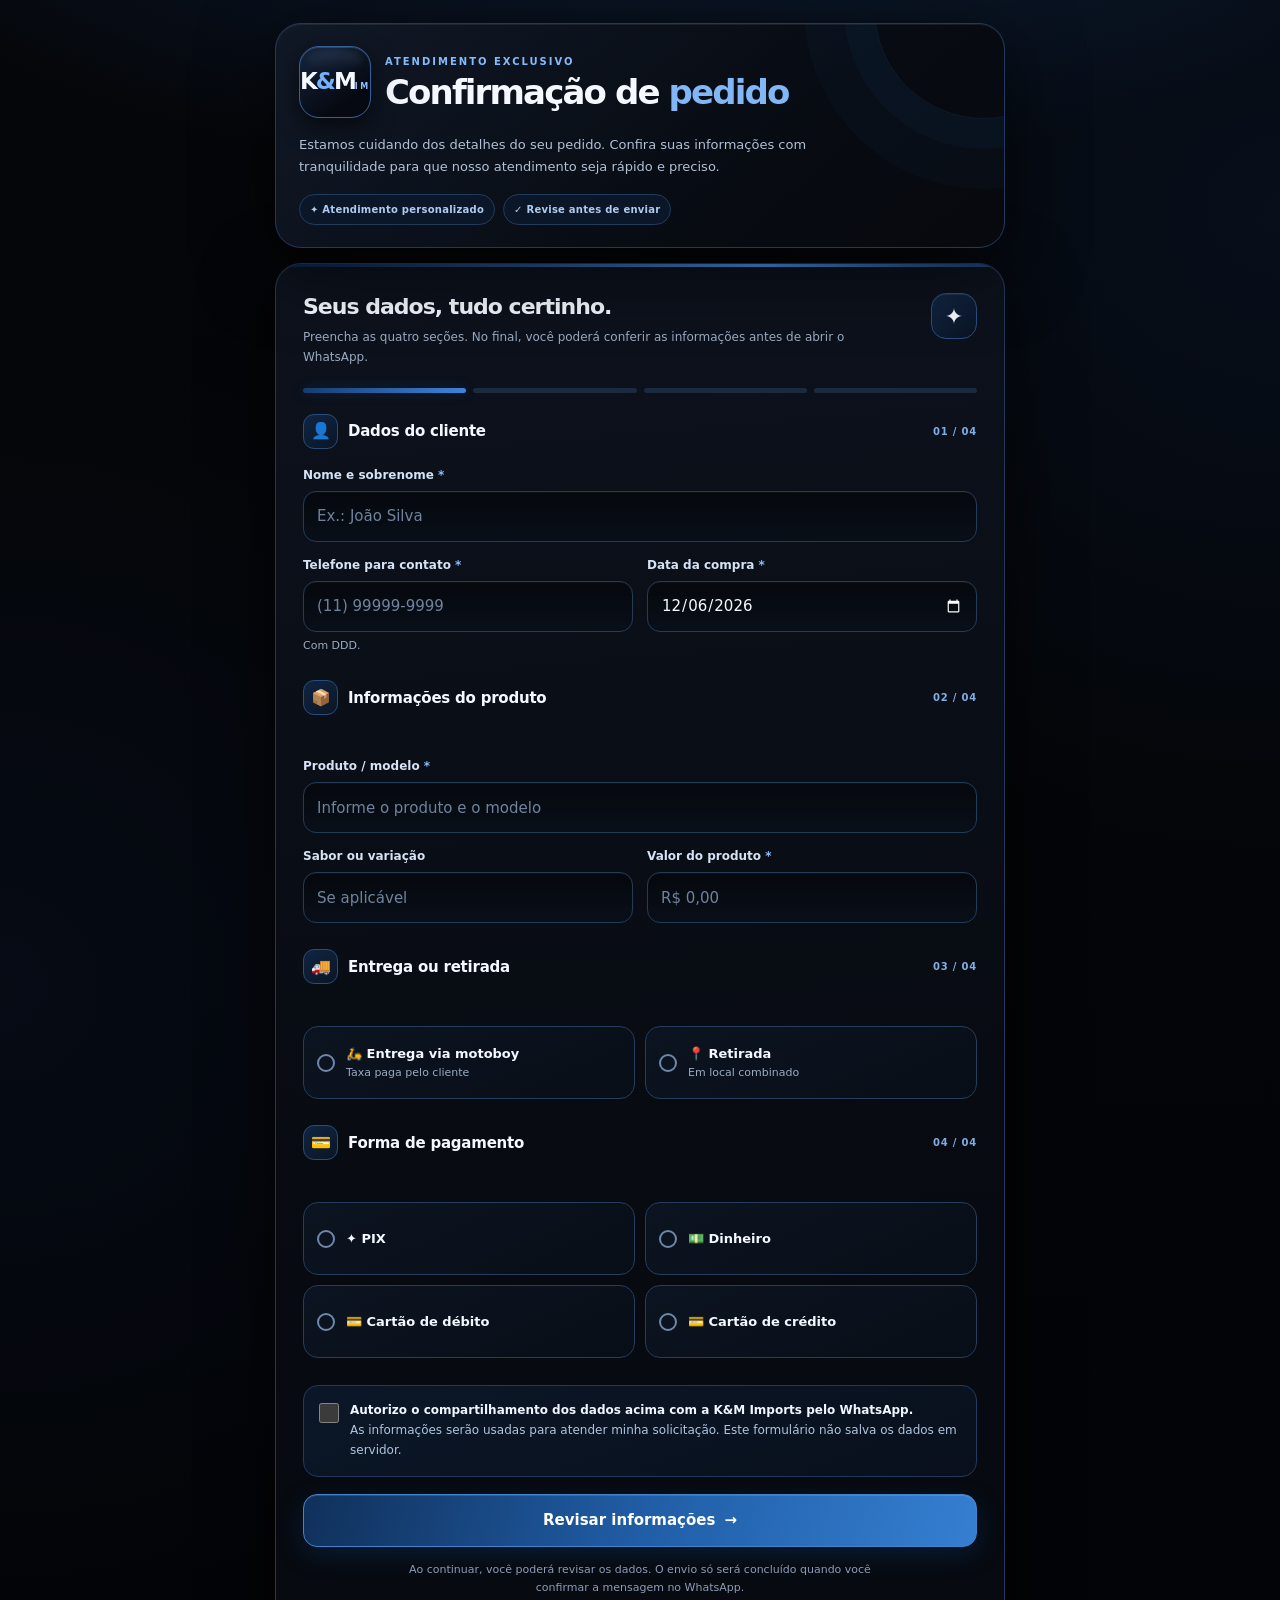
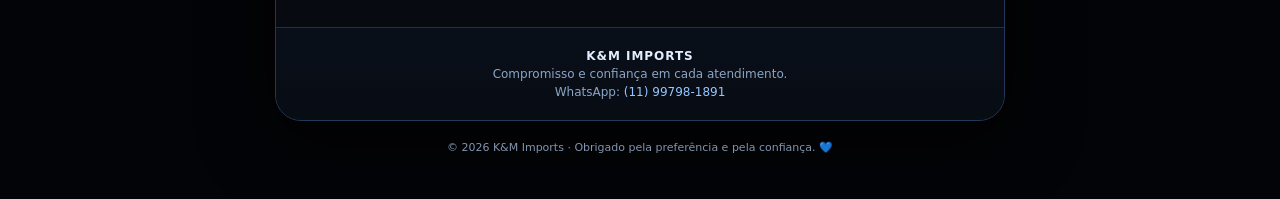
==== index.html @ a146bb4a "Add files via upload" ====
<!doctype html>
<html lang="pt-BR">
<head>
<meta charset="utf-8">
<meta name="viewport" content="width=device-width, initial-scale=1, viewport-fit=cover">
<meta name="theme-color" content="#030407">
<meta name="description" content="Confirme os dados do seu pedido com a K&M Imports de forma simples e segura.">
<title>K&M Imports | Confirmação de Pedido</title>
<style>
:root{color-scheme:dark;--bg:#030407;--panel:#0a0e16;--panel2:#080b11;--border:#203456;--text:#f5f8ff;--muted:#9aaac1;--blue:#18477f;--blue2:#407fc6;--green:#9bd6bd;--danger:#ffaaa9}
*,*:before,*:after{box-sizing:border-box}
html{scroll-behavior:smooth}
body{margin:0;min-height:100dvh;background:radial-gradient(ellipse 75% 420px at 50% -215px,#1a4a8c66,transparent 95%),radial-gradient(circle at 0% 55%,#0f28532b,transparent 40%),radial-gradient(circle at 100% 12%,#143d7729,transparent 32%),linear-gradient(180deg,#050609,#030407 85%);font:15px/1.5 -apple-system,BlinkMacSystemFont,"Segoe UI",system-ui,sans-serif;color:var(--text);-webkit-font-smoothing:antialiased}
button,input,textarea,select{font:inherit}button,a,input,label{-webkit-tap-highlight-color:transparent}
.wrap{max-width:760px;margin:auto;padding:17px 15px calc(42px + env(safe-area-inset-bottom))}
.brand{position:relative;overflow:hidden;border:1px solid #21395f;background:linear-gradient(138deg,#111927,#070b12 65%,#07090e);border-radius:26px;padding:22px 23px;margin:6px 0 15px;box-shadow:0 20px 75px #0009,inset 0 1px #ffffff12}
.brand:after{content:"";position:absolute;width:220px;height:220px;right:-90px;top:-125px;border:1px solid #3d83ca23;border-radius:50%;box-shadow:0 0 0 30px #2556a012,0 0 0 70px #1b4e8410;pointer-events:none}
.brandline{display:flex;align-items:center;gap:14px;position:relative;z-index:1}
.brandmark{position:relative;display:grid;place-items:center;flex:none;width:72px;height:72px;background:linear-gradient(145deg,#14243c,#060911 74%);border:1px solid #35619a;border-radius:20px;box-shadow:0 8px 24px #0009,inset 0 1px #ffffff26;overflow:hidden}
.brandmark:before{content:"";position:absolute;top:2px;left:7px;right:7px;height:22px;border-radius:50%;background:linear-gradient(180deg,#a7d0ff20,transparent);filter:blur(3px)}
.brandmark strong{position:relative;font-size:23px;letter-spacing:-2px;font-weight:900;line-height:1.1}.brandmark strong em{font-style:normal;color:#75b2fc}.brandmark small{position:relative;font-size:8px;letter-spacing:.3em;color:#8ebfff;font-weight:800}
.eyebrow{color:#87bafb;font-size:10px;letter-spacing:.2em;font-weight:850;text-transform:uppercase;margin:0 0 5px}
.brand h1{font-weight:850;font-size:clamp(25px,6vw,34px);letter-spacing:-.055em;line-height:1.08;margin:0}.brand h1 span{color:#81b7f6}
.brand p{position:relative;z-index:1;color:#b2c0d5;margin:16px 0 0;font-size:13px;line-height:1.7;max-width:510px}
.brand-badges{display:flex;flex-wrap:wrap;gap:8px;margin-top:16px}
.brand-badges span{color:#b0cbee;font-size:10px;font-weight:700;letter-spacing:.025em;padding:7px 10px;border-radius:999px;background:#0b1728;border:1px solid #213b5d}
.main-card{background:linear-gradient(175deg,#0d121d,#070a10 67%);border:1px solid #223859;border-radius:26px;box-shadow:0 17px 70px #000a,inset 0 1px #ffffff10;overflow:hidden}
.topline{height:3px;background:linear-gradient(90deg,#0b2041,#214f86,#458fe5,#163b69)}
.content{padding:26px 27px 29px}
.welc{display:flex;justify-content:space-between;gap:14px;align-items:flex-start;margin-bottom:20px}
.welc h2{font-size:22px;line-height:1.23;margin:0 0 8px;letter-spacing:-.045em}
.welc p{color:var(--muted);font-size:12px;line-height:1.65;margin:0;max-width:560px}
.shield{flex:none;background:linear-gradient(145deg,#112644,#0a1423);border:1px solid #295080;border-radius:15px;width:46px;height:46px;display:grid;place-items:center;font-size:22px;box-shadow:inset 0 1px #ffffff14}
.steps{display:flex;gap:7px;margin-bottom:21px}
.steps i{height:5px;background:#1b2a3f;border-radius:20px;flex:1;transition:background .2s ease}
.steps i.active{background:linear-gradient(90deg,#173c6f,#3d84dc);box-shadow:0 0 12px #195aa244}
.section{border:0;min-width:0;padding:0;margin:0}
.section+.section{border-top:1px solid #1b2a40;margin-top:26px;padding-top:25px}
.section legend{display:flex;align-items:center;gap:10px;padding:0;margin:0 0 17px;width:100%;font-size:15px;font-weight:820;letter-spacing:-.015em;flex-wrap:wrap}
.section legend .icon{width:35px;height:35px;border:1px solid #2b4c7a;border-radius:11px;background:linear-gradient(145deg,#102543,#0b1625);display:grid;place-items:center;flex:none;font-size:16px}
.section legend small{font-size:10px;font-weight:750;color:#80ade5;margin-left:auto;white-space:nowrap;letter-spacing:.08em}
.grid{display:grid;grid-template-columns:1fr 1fr;gap:14px}
.field{min-width:0}.field.full{grid-column:1/-1}
.field>label{display:block;color:#d6e3f5;font-weight:680;font-size:12px;margin:0 0 7px}
.req{color:#8ebeff}
.field input{width:100%;min-width:0;min-height:51px;border-radius:13px;background:linear-gradient(180deg,#05080d,#090f19);border:1px solid #263b58;padding:12px 13px;color:#f5f9ff;outline:0;transition:border-color .18s,box-shadow .18s;box-shadow:inset 0 1px #ffffff08}
.field input::placeholder{color:#70829d}
.field input:focus{border-color:#4d8fd8;box-shadow:0 0 0 3px #3779c62a}
.field input:disabled{opacity:.5}.field input[type=date]{min-width:0;color-scheme:dark}
.help{color:var(--muted);font-size:11px;margin:6px 0 0}
.choice-grid{display:grid;grid-template-columns:repeat(2,minmax(0,1fr));gap:10px}
.choice{cursor:pointer;position:relative;min-width:0}
.choice input{position:absolute;opacity:0;width:1px;height:1px;top:12px;left:12px}
.choice .choice-in{min-height:73px;height:100%;border:1px solid #263d5e;background:linear-gradient(155deg,#0c1421,#080e17);border-radius:15px;padding:13px;display:flex;align-items:center;gap:11px;transition:background .18s,border-color .18s,box-shadow .18s}
.choice .choice-in:before{content:"";width:18px;height:18px;border-radius:50%;border:2px solid #6e88a8;flex:none;box-shadow:inset 0 0 0 4px #0b1320}
.choice .text{min-width:0;font-size:13px;font-weight:710;line-height:1.35}
.choice small{display:block;font-size:11px;color:var(--muted);font-weight:450;margin-top:3px}
.choice input:checked+.choice-in{background:linear-gradient(135deg,#0f294b,#143b6c);border-color:#4e8edc;box-shadow:0 0 0 1px #3a82cf55,inset 0 1px #ffffff17}
.choice input:checked+.choice-in:before{border-color:#85bbfa;background:#5aa1ed}
.choice input:focus-visible+.choice-in{outline:3px solid #c1e0ff;outline-offset:3px}
.address{margin:18px 0 0;border:1px solid #294973;border-radius:18px;background:linear-gradient(160deg,#0c192b,#080f1b);padding:18px;animation:show .24s ease-out}
.address[hidden]{display:none!important}
.address-h{font-size:13px;color:#b6d6fb;font-weight:750;margin:0 0 14px}
@keyframes show{from{opacity:0;transform:translateY(-5px)}to{opacity:1;transform:translateY(0)}}
.privacy{margin:27px 0 17px;padding:15px;border:1px solid #203b5f;border-radius:15px;background:linear-gradient(160deg,#0b1728,#09101c);display:flex;align-items:flex-start;gap:11px;color:#b0c4df;font-size:12px;line-height:1.65}
.privacy input{flex:none;width:20px;height:20px;margin:2px 0 0;accent-color:#397cce}.privacy strong{color:#f0f6ff}
.button{display:inline-flex;align-items:center;justify-content:center;gap:9px;min-height:53px;padding:14px 20px;border:1px solid #4382cd;border-radius:14px;background:linear-gradient(105deg,#10305a,#205da6,#357fd1);color:#fff;font-weight:810;font-size:14px;cursor:pointer;text-decoration:none;box-shadow:0 8px 26px #10427e50,inset 0 1px #ffffff20}
.button:hover{filter:brightness(1.1)}.button:active{transform:translateY(1px)}.button:focus-visible{outline:3px solid #b8dcff;outline-offset:3px}
.button.secondary{background:linear-gradient(180deg,#17243a,#101826);border:1px solid #345374;box-shadow:none}
.button.ghost{background:transparent;border:1px solid #365376;box-shadow:none;color:#c2ddfb}
.submit{width:100%;font-size:15px}
.note{text-align:center;color:#8d9db6;font-size:11px;max-width:490px;line-height:1.7;margin:14px auto 0}
.foot{padding:19px 19px;text-align:center;color:#8ba5c6;font-size:12px;border-top:1px solid #1c324f;background:linear-gradient(180deg,#090f1a,#080c13)}
.foot b{color:#e4eeff;letter-spacing:.08em}.foot a{color:#96c6ff;text-decoration:none}
footer.page{margin:18px 0 0;text-align:center;color:#8295ae;font-size:11px;line-height:1.6}
dialog{max-width:min(650px,calc(100% - 24px));width:100%;max-height:min(88dvh,900px);overflow:auto;padding:0;color:var(--text);background:linear-gradient(180deg,#0d1422,#070b12);border:1px solid #38649e;border-radius:22px;box-shadow:0 24px 85px #000d}
dialog::backdrop{background:#01040ae0;backdrop-filter:blur(8px)}
.dialog-head{padding:24px 22px 12px;background:linear-gradient(120deg,#142748,#0c1526 58%,#090e16);border-bottom:1px solid #233a59}
.dialog-head h2{font-size:22px;margin:0;letter-spacing:-.04em}.dialog-head p{color:#adbed7;font-size:12px;margin:8px 0}
.summary{padding:3px 22px 16px}.sum-section{margin:14px 0;padding-top:13px;border-top:1px solid #23344c}
.sum-section h3{margin:0 0 8px;font-size:13px;color:#95c5ff}
.sum-row{display:flex;gap:15px;justify-content:space-between;align-items:baseline;padding:5px 0;font-size:12px}
.sum-row span{color:var(--muted);flex:0 0 43%;min-width:0}.sum-row b{font-weight:670;overflow-wrap:anywhere;text-align:right;flex:1;min-width:0}
.dialog-actions{display:flex;flex-wrap:wrap;gap:9px;padding:15px 22px 20px;border-top:1px solid #253953}
.dialog-actions>*{flex:1;white-space:normal;min-width:145px}
.action-note{color:var(--muted);font-size:12px;margin:0 22px 18px;line-height:1.6}
#feedback{color:var(--green);font-size:12px;font-weight:650;min-height:18px;margin:0 22px 16px}
@media(max-width:560px){.wrap{padding:13px 10px 30px}.content{padding:21px 15px 23px}.brand{padding:19px}.brandmark{width:62px;height:62px;border-radius:18px}.brandmark strong{font-size:20px}.brand h1{font-size:26px}.brandline{gap:11px}.grid{grid-template-columns:1fr}.field.full{grid-column:1}.choice-grid{gap:9px}.choice .choice-in{padding:10px;min-height:72px}.choice .text{font-size:12px}.choice small{font-size:10px}.shield{display:none}.address{padding:14px}.welc h2{font-size:20px}.section legend{font-size:14px}.dialog-actions>*{flex-basis:100%}.sum-row{font-size:12px}}
@media(max-width:355px){.choice-grid{grid-template-columns:1fr}.choice .choice-in{min-height:57px}.brand h1{font-size:24px}.brandmark{width:56px;height:56px}}
@media(prefers-reduced-motion:reduce){*,*:before,*:after{scroll-behavior:auto!important;animation:none!important;transition:none!important}}
</style>
</head>
<body>
<main class="wrap">
<header class="brand">
  <div class="brandline">
    <div class="brandmark" aria-label="K&M Imports"><div><strong>K<em>&</em>M</strong><small>IMPORTS</small></div></div>
    <div><div class="eyebrow">Atendimento exclusivo</div><h1>Confirmação de <span>pedido</span></h1></div>
  </div>
  <p>Estamos cuidando dos detalhes do seu pedido. Confira suas informações com tranquilidade para que nosso atendimento seja rápido e preciso.</p>
  <div class="brand-badges"><span>✦ Atendimento personalizado</span><span>✓ Revise antes de enviar</span></div>
</header>
<article class="main-card">
<div class="topline" aria-hidden="true"></div>
<div class="content">
<div class="welc"><div><h2>Seus dados, tudo certinho.</h2><p>Preencha as quatro seções. No final, você poderá conferir as informações antes de abrir o WhatsApp.</p></div><div class="shield" aria-hidden="true">✦</div></div>
<div class="steps" aria-hidden="true"><i class="active"></i><i></i><i></i><i></i></div>
<form id="requestForm" novalidate>
          <fieldset class="section" data-section="0">
            <legend><span class="icon">👤</span> Dados do cliente <small>01 / 04</small></legend>
            <div class="grid">
              <div class="field full"><label for="nome">Nome e sobrenome <span class="req">*</span></label><input id="nome" name="nome" type="text" autocomplete="name" placeholder="Ex.: João Silva" required maxlength="100"></div>
              <div class="field"><label for="telefone">Telefone para contato <span class="req">*</span></label><input id="telefone" name="telefone" type="tel" autocomplete="tel-national" inputmode="tel" placeholder="(11) 99999-9999" required maxlength="16"><p class="help">Com DDD.</p></div>
              <div class="field"><label for="data">Data da compra <span class="req">*</span></label><input id="data" name="data" type="date" required></div>
            </div>
          </fieldset>

          <fieldset class="section" data-section="1">
            <legend><span class="icon">📦</span> Informações do produto <small>02 / 04</small></legend>
            <div class="grid">
              <div class="field full"><label for="produto">Produto / modelo <span class="req">*</span></label><input id="produto" name="produto" type="text" placeholder="Informe o produto e o modelo" required maxlength="120"></div>
              <div class="field"><label for="sabor">Sabor ou variação</label><input id="sabor" name="sabor" type="text" placeholder="Se aplicável" maxlength="100"></div>
              <div class="field"><label for="valor">Valor do produto <span class="req">*</span></label><input id="valor" name="valor" type="text" inputmode="decimal" autocomplete="off" placeholder="R$ 0,00" required maxlength="18"></div>
            </div>
          </fieldset>

          <fieldset class="section" data-section="2">
            <legend><span class="icon">🚚</span> Entrega ou retirada <small>03 / 04</small></legend>
            <div class="choice-grid">
              <label class="choice"><input type="radio" name="entrega" value="Motoboy" required><span class="choice-in"><span class="text">🛵 Entrega via motoboy<small>Taxa paga pelo cliente</small></span></span></label>
              <label class="choice"><input type="radio" name="entrega" value="Retirada" required><span class="choice-in"><span class="text">📍 Retirada<small>Em local combinado</small></span></span></label>
            </div>
            <section id="address" class="address" hidden aria-label="Endereço para entrega" aria-live="polite">
              <p class="address-h">📍 Endereço para entrega</p>
              <div class="grid">
                <div class="field"><label for="cep">CEP <span class="req">*</span></label><input id="cep" name="cep" type="text" autocomplete="postal-code" inputmode="numeric" placeholder="00000-000" maxlength="9" data-address required disabled></div>
                <div class="field"><label for="numero">Número <span class="req">*</span></label><input id="numero" name="numero" type="text" autocomplete="address-line2" placeholder="Ex.: 123" maxlength="20" data-address required disabled></div>
                <div class="field full"><label for="rua">Rua / avenida <span class="req">*</span></label><input id="rua" name="rua" type="text" autocomplete="address-line1" placeholder="Nome da rua ou avenida" maxlength="120" data-address required disabled></div>
                <div class="field full"><label for="complemento">Complemento <span class="help">(opcional)</span></label><input id="complemento" name="complemento" type="text" placeholder="Apto, bloco, casa, etc." maxlength="120" data-address disabled></div>
                <div class="field"><label for="bairro">Bairro <span class="req">*</span></label><input id="bairro" name="bairro" type="text" placeholder="Seu bairro" maxlength="100" data-address required disabled></div>
                <div class="field"><label for="cidade">Cidade / estado <span class="req">*</span></label><input id="cidade" name="cidade" type="text" placeholder="Ex.: São Paulo / SP" maxlength="100" data-address required disabled></div>
                <div class="field full"><label for="referencia">Ponto de referência <span class="help">(opcional)</span></label><input id="referencia" name="referencia" type="text" placeholder="Ex.: Próximo à praça" maxlength="180" data-address disabled></div>
              </div>
            </section>
          </fieldset>

          <fieldset class="section" data-section="3">
            <legend><span class="icon">💳</span> Forma de pagamento <small>04 / 04</small></legend>
            <div class="choice-grid">
              <label class="choice"><input type="radio" name="pagamento" value="PIX" required><span class="choice-in"><span class="text">✦ PIX</span></span></label>
              <label class="choice"><input type="radio" name="pagamento" value="Dinheiro" required><span class="choice-in"><span class="text">💵 Dinheiro</span></span></label>
              <label class="choice"><input type="radio" name="pagamento" value="Cartão de débito" required><span class="choice-in"><span class="text">💳 Cartão de débito</span></span></label>
              <label class="choice"><input type="radio" name="pagamento" value="Cartão de crédito" required><span class="choice-in"><span class="text">💳 Cartão de crédito</span></span></label>
            </div>
          </fieldset>

          <label class="privacy" for="consent"><input type="checkbox" id="consent" name="consent" required><span><strong>Autorizo o compartilhamento dos dados acima com a K&amp;M Imports pelo WhatsApp.</strong><br>As informações serão usadas para atender minha solicitação. Este formulário não salva os dados em servidor.</span></label>
          <button class="button submit" type="submit">Revisar informações <span aria-hidden="true">→</span></button>
          <p class="note">Ao continuar, você poderá revisar os dados. O envio só será concluído quando você confirmar a mensagem no WhatsApp.</p>
        </form>
</div>
<div class="foot"><b>K&amp;M IMPORTS</b><br>Compromisso e confiança em cada atendimento.<br>WhatsApp: <a href="https://wa.me/5511997981891" target="_blank" rel="noopener noreferrer">(11) 99798-1891</a></div>
</article>
<footer class="page">© <span id="year"></span> K&amp;M Imports · Obrigado pela preferência e pela confiança. 💙</footer>
</main>
<dialog id="review" aria-labelledby="reviewTitle">
  <div class="dialog-head"><h2 id="reviewTitle">Confirme os dados do seu pedido 💙</h2><p>Confira tudo antes de compartilhar com a K&amp;M Imports. Você pode corrigir qualquer informação.</p></div>
  <div id="summary" class="summary"></div>
  <p class="action-note">O botão abre o WhatsApp com a mensagem pronta. Para concluir, você precisará tocar em <strong>Enviar</strong> no aplicativo.</p>
  <div class="dialog-actions"><button type="button" class="button ghost" id="editButton">← Corrigir</button><button type="button" class="button secondary" id="copyButton">Copiar dados</button><a class="button" id="sendButton" target="_blank" rel="noopener noreferrer" href="#">Confirmar no WhatsApp ↗</a></div>
  <p id="feedback" role="status" aria-live="polite"></p>
</dialog>
<script>
'use strict';
  const form=document.getElementById('requestForm');
  const address=document.getElementById('address');
  const addrInputs=[...document.querySelectorAll('[data-address]')];
  const review=document.getElementById('review');
  const summary=document.getElementById('summary');
  const sendButton=document.getElementById('sendButton');
  const feedback=document.getElementById('feedback');
  const progress=[...document.querySelectorAll('.steps i')];
  const sections=[...document.querySelectorAll('[data-section]')];
  const $=id=>document.getElementById(id);
  const digits=s=>String(s||'').replace(/\D/g,'');
  const today=()=>{const d=new Date();return [d.getFullYear(),String(d.getMonth()+1).padStart(2,'0'),String(d.getDate()).padStart(2,'0')].join('-')};
  $('year').textContent=String(new Date().getFullYear());
  $('data').value=today();$('data').max=today();
  const getRadio=name=>form.querySelector(`input[name="${name}"]:checked`)?.value||'';
  function phoneMask(value){let v=digits(value).slice(0,11);if(v.length<=2)return v?'('+v:'';if(v.length<=6)return '('+v.slice(0,2)+') '+v.slice(2);const mid=v.length===11?7:6;return '('+v.slice(0,2)+') '+v.slice(2,mid)+'-'+v.slice(mid)}
  $('telefone').addEventListener('input',e=>{e.target.value=phoneMask(e.target.value)});
  $('cep').addEventListener('input',e=>{const v=digits(e.target.value).slice(0,8);e.target.value=v.length>5?v.slice(0,5)+'-'+v.slice(5):v});
  const getAmount=value=>{const v=String(value||'').trim().replace(/\s|R\$/gi,'');if(!v)return NaN;let n;if(v.includes(',')){n=Number(v.replace(/\./g,'').replace(',','.'))}else if(/^\d+\.\d{3}(?:\.\d{3})*$/.test(v)){n=Number(v.replace(/\./g,''))}else{n=Number(v)}return Number.isFinite(n)?n:NaN};
  const currency=n=>n.toLocaleString('pt-BR',{style:'currency',currency:'BRL'});
  $('valor').addEventListener('blur',e=>{const n=getAmount(e.target.value);if(Number.isFinite(n)&&n>0&&n<=1000000)e.target.value=currency(n)});
  function deliveryChange(){
    const isDelivery=getRadio('entrega')==='Motoboy';
    // Campos são exigidos apenas na entrega. Retirada não pede endereço.
    address.hidden=!isDelivery;
    address.style.display=isDelivery?'block':'none';
    addrInputs.forEach(x=>{x.disabled=!isDelivery});
    form.querySelectorAll('input[name="entrega"]').forEach(x=>x.setAttribute('aria-expanded',String(isDelivery&&x.checked)));
    updateProgress();
  }
  // Eventos diretos + delegação garantem a atualização no Safari/iPhone.
  form.querySelectorAll('input[name="entrega"]').forEach(x=>x.addEventListener('change',deliveryChange));
  form.addEventListener('click',e=>{
    if(e.target.closest('.choice')?.querySelector('input[name="entrega"]')){
      requestAnimationFrame(deliveryChange);
    }
  });
  function validSection(s){return [...s.querySelectorAll('input')].filter(x=>!x.disabled).every(x=>x.type==='radio'?!!getRadio(x.name):(!x.required||!!x.value.trim()))}
  function updateProgress(){const n=sections.filter(validSection).length;progress.forEach((p,i)=>p.classList.toggle('active',i<n||i===0))}
  form.addEventListener('input',updateProgress);form.addEventListener('change',updateProgress);
  function validate(){
    const nome=$('nome').value.trim();const tel=digits($('telefone').value);const amount=getAmount($('valor').value);const cep=digits($('cep').value);
    $('nome').setCustomValidity(nome.split(/\s+/).filter(Boolean).length<2?'Informe nome e sobrenome.':'');
    $('telefone').setCustomValidity(tel.length!==10&&tel.length!==11?'Informe o telefone com DDD (10 ou 11 dígitos).':'');
    $('valor').setCustomValidity(!Number.isFinite(amount)||amount<=0||amount>1000000?'Informe um valor válido maior que zero.':'');
    $('cep').setCustomValidity(getRadio('entrega')==='Motoboy'&&cep.length!==8?'Informe um CEP com 8 dígitos.':'');
    if(!form.checkValidity()){
      const bad=form.querySelector(':invalid');
      if(bad){bad.scrollIntoView({behavior:'smooth',block:'center'});bad.reportValidity()}
      return false;
    }
    return true;
  }
  function formatDate(date){if(!/^\d{4}-\d{2}-\d{2}$/.test(date))return date;const [y,m,d]=date.split('-');return `${d}/${m}/${y}`}
  function extract(){const d=new FormData(form);const delivery=d.get('entrega')==='Motoboy';return{
    nome:String(d.get('nome')||'').trim(),telefone:String(d.get('telefone')||''),data:formatDate(String(d.get('data')||'')),
    produto:String(d.get('produto')||'').trim(),sabor:String(d.get('sabor')||'').trim()||'Não se aplica',valor:currency(getAmount(d.get('valor'))),
    entrega:delivery?'Entrega via motoboy (taxa paga pelo cliente)':'Retirada em local previamente combinado',
    rua:delivery?String(d.get('rua')||'').trim():'',numero:delivery?String(d.get('numero')||'').trim():'',
    complemento:delivery?String(d.get('complemento')||'').trim():'',bairro:delivery?String(d.get('bairro')||'').trim():'',
    cidade:delivery?String(d.get('cidade')||'').trim():'',cep:delivery?String(d.get('cep')||'').trim():'',
    referencia:delivery?String(d.get('referencia')||'').trim():'',pagamento:String(d.get('pagamento')||''),delivery
  }}
  function makeMessage(d){const rows=[
    '*K&M IMPORTS | DADOS DO CLIENTE* 💙','',
    '*👤 DADOS DO CLIENTE*',`Nome e sobrenome: ${d.nome}`,`Telefone: ${d.telefone}`,`Data da compra: ${d.data}`,'',
    '*📦 INFORMAÇÕES DO PRODUTO*',`Produto/modelo: ${d.produto}`,`Sabor/variação: ${d.sabor}`,`Valor: ${d.valor}`,'',
    '*🚚 ENTREGA OU RETIRADA*',d.entrega
  ];if(d.delivery)rows.push('','*📍 ENDEREÇO PARA ENTREGA*',`Rua/avenida: ${d.rua}`,`Número: ${d.numero}`,`Complemento: ${d.complemento||'Não informado'}`,`Bairro: ${d.bairro}`,`Cidade/estado: ${d.cidade}`,`CEP: ${d.cep}`,`Ponto de referência: ${d.referencia||'Não informado'}`);
    rows.push('','*💳 FORMA DE PAGAMENTO*',d.pagamento,'','*💙 K&M Imports*','Agradecemos pela preferência e pela confiança em nossos serviços.');return rows.join('\n')}
  function row(label,value){const r=document.createElement('div');r.className='sum-row';const s=document.createElement('span');s.textContent=label;const b=document.createElement('b');b.textContent=value;r.append(s,b);return r}
  function block(title,rows){const sec=document.createElement('section');sec.className='sum-section';const h=document.createElement('h3');h.textContent=title;sec.append(h);rows.forEach(([k,v])=>sec.append(row(k,v)));summary.append(sec)}
  function showReview(){const d=extract();summary.replaceChildren();block('👤 Cliente',[['Nome',d.nome],['Telefone',d.telefone],['Data da compra',d.data]]);block('📦 Produto',[['Produto/modelo',d.produto],['Sabor/variação',d.sabor],['Valor',d.valor]]);block('🚚 Recebimento',[['Modalidade',d.entrega]]);
    if(d.delivery)block('📍 Endereço',[['Rua/avenida',d.rua],['Número',d.numero],['Complemento',d.complemento||'Não informado'],['Bairro',d.bairro],['Cidade/estado',d.cidade],['CEP',d.cep],['Referência',d.referencia||'Não informado']]);
    block('💳 Pagamento',[['Forma de pagamento',d.pagamento]]);
    const msg=makeMessage(d);sendButton.href='https://wa.me/5511997981891?text='+encodeURIComponent(msg);sendButton.dataset.message=msg;
    feedback.textContent='';review.showModal();
  }
  form.addEventListener('submit',e=>{e.preventDefault();if(validate())showReview()});
  $('editButton').addEventListener('click',()=>review.close());
  $('copyButton').addEventListener('click',async()=>{try{const text=sendButton.dataset.message;if(navigator.clipboard?.writeText)await navigator.clipboard.writeText(text);else{const t=document.createElement('textarea');t.value=text;t.style.position='fixed';t.style.opacity='0';document.body.appendChild(t);t.select();const ok=document.execCommand('copy');t.remove();if(!ok)throw Error('Falha ao copiar')}feedback.textContent='Informações copiadas.'}catch(e){feedback.textContent='Seu navegador não permitiu copiar. Use o botão do WhatsApp.'}});
  sendButton.addEventListener('click',()=>{feedback.textContent='No WhatsApp, confira e toque em Enviar. A mensagem não é enviada automaticamente.'});
  deliveryChange();
</script>
</body>
</html>
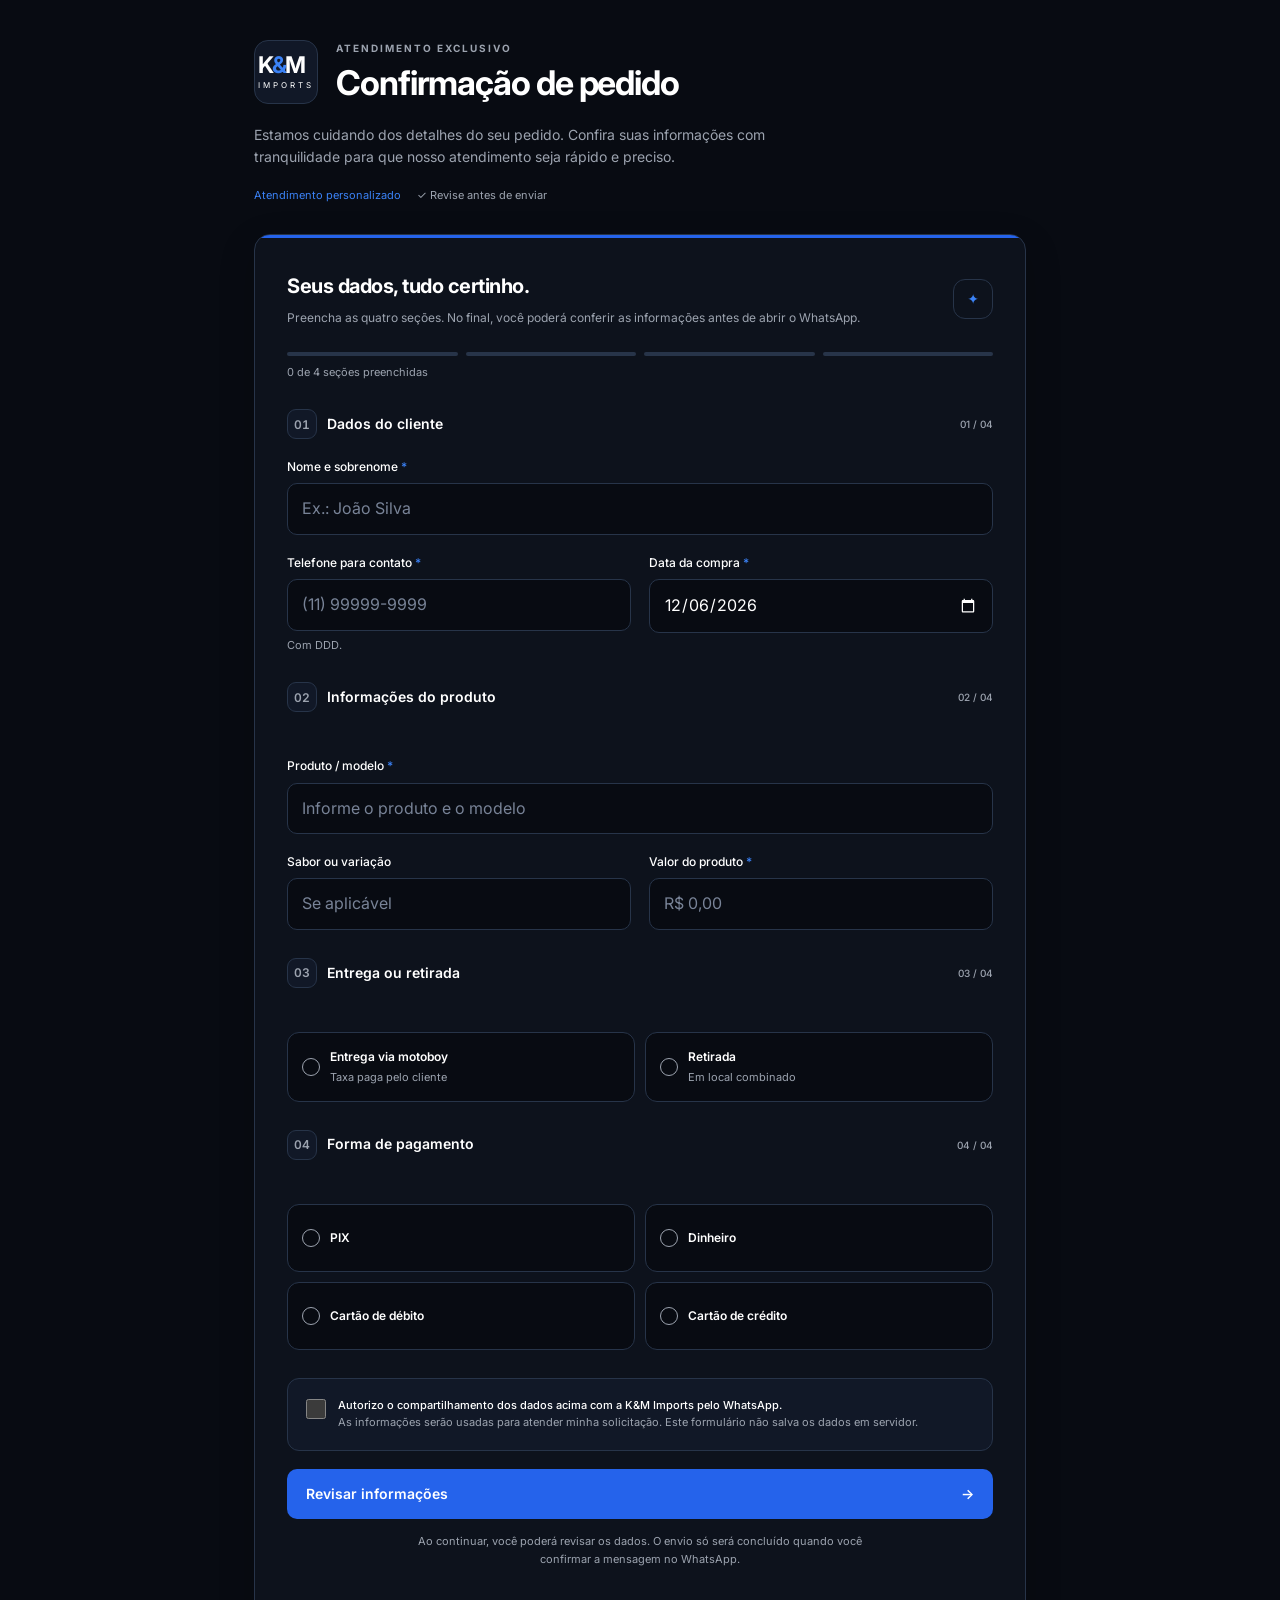
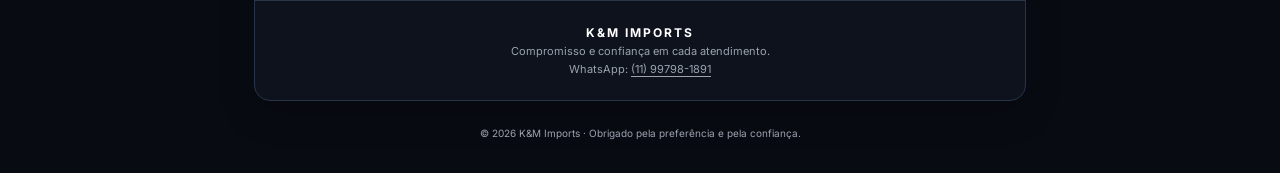
==== commit b0074349: "Reformula atendimento com identidade visual K&M e progresso por seção" ====
--- a/index.html
+++ b/index.html
@@ -3,91 +3,15 @@
 <head>
 <meta charset="utf-8">
 <meta name="viewport" content="width=device-width, initial-scale=1, viewport-fit=cover">
-<meta name="theme-color" content="#030407">
+<meta name="theme-color" content="#080B12">
 <meta name="description" content="Confirme os dados do seu pedido com a K&M Imports de forma simples e segura.">
 <title>K&M Imports | Confirmação de Pedido</title>
+<link rel="preconnect" href="https://fonts.googleapis.com">
+<link rel="preconnect" href="https://fonts.gstatic.com" crossorigin>
+<link href="https://fonts.googleapis.com/css2?family=Inter:wght@400;500;600;700;800&display=swap" rel="stylesheet">
 <style>
-:root{color-scheme:dark;--bg:#030407;--panel:#0a0e16;--panel2:#080b11;--border:#203456;--text:#f5f8ff;--muted:#9aaac1;--blue:#18477f;--blue2:#407fc6;--green:#9bd6bd;--danger:#ffaaa9}
-*,*:before,*:after{box-sizing:border-box}
-html{scroll-behavior:smooth}
-body{margin:0;min-height:100dvh;background:radial-gradient(ellipse 75% 420px at 50% -215px,#1a4a8c66,transparent 95%),radial-gradient(circle at 0% 55%,#0f28532b,transparent 40%),radial-gradient(circle at 100% 12%,#143d7729,transparent 32%),linear-gradient(180deg,#050609,#030407 85%);font:15px/1.5 -apple-system,BlinkMacSystemFont,"Segoe UI",system-ui,sans-serif;color:var(--text);-webkit-font-smoothing:antialiased}
-button,input,textarea,select{font:inherit}button,a,input,label{-webkit-tap-highlight-color:transparent}
-.wrap{max-width:760px;margin:auto;padding:17px 15px calc(42px + env(safe-area-inset-bottom))}
-.brand{position:relative;overflow:hidden;border:1px solid #21395f;background:linear-gradient(138deg,#111927,#070b12 65%,#07090e);border-radius:26px;padding:22px 23px;margin:6px 0 15px;box-shadow:0 20px 75px #0009,inset 0 1px #ffffff12}
-.brand:after{content:"";position:absolute;width:220px;height:220px;right:-90px;top:-125px;border:1px solid #3d83ca23;border-radius:50%;box-shadow:0 0 0 30px #2556a012,0 0 0 70px #1b4e8410;pointer-events:none}
-.brandline{display:flex;align-items:center;gap:14px;position:relative;z-index:1}
-.brandmark{position:relative;display:grid;place-items:center;flex:none;width:72px;height:72px;background:linear-gradient(145deg,#14243c,#060911 74%);border:1px solid #35619a;border-radius:20px;box-shadow:0 8px 24px #0009,inset 0 1px #ffffff26;overflow:hidden}
-.brandmark:before{content:"";position:absolute;top:2px;left:7px;right:7px;height:22px;border-radius:50%;background:linear-gradient(180deg,#a7d0ff20,transparent);filter:blur(3px)}
-.brandmark strong{position:relative;font-size:23px;letter-spacing:-2px;font-weight:900;line-height:1.1}.brandmark strong em{font-style:normal;color:#75b2fc}.brandmark small{position:relative;font-size:8px;letter-spacing:.3em;color:#8ebfff;font-weight:800}
-.eyebrow{color:#87bafb;font-size:10px;letter-spacing:.2em;font-weight:850;text-transform:uppercase;margin:0 0 5px}
-.brand h1{font-weight:850;font-size:clamp(25px,6vw,34px);letter-spacing:-.055em;line-height:1.08;margin:0}.brand h1 span{color:#81b7f6}
-.brand p{position:relative;z-index:1;color:#b2c0d5;margin:16px 0 0;font-size:13px;line-height:1.7;max-width:510px}
-.brand-badges{display:flex;flex-wrap:wrap;gap:8px;margin-top:16px}
-.brand-badges span{color:#b0cbee;font-size:10px;font-weight:700;letter-spacing:.025em;padding:7px 10px;border-radius:999px;background:#0b1728;border:1px solid #213b5d}
-.main-card{background:linear-gradient(175deg,#0d121d,#070a10 67%);border:1px solid #223859;border-radius:26px;box-shadow:0 17px 70px #000a,inset 0 1px #ffffff10;overflow:hidden}
-.topline{height:3px;background:linear-gradient(90deg,#0b2041,#214f86,#458fe5,#163b69)}
-.content{padding:26px 27px 29px}
-.welc{display:flex;justify-content:space-between;gap:14px;align-items:flex-start;margin-bottom:20px}
-.welc h2{font-size:22px;line-height:1.23;margin:0 0 8px;letter-spacing:-.045em}
-.welc p{color:var(--muted);font-size:12px;line-height:1.65;margin:0;max-width:560px}
-.shield{flex:none;background:linear-gradient(145deg,#112644,#0a1423);border:1px solid #295080;border-radius:15px;width:46px;height:46px;display:grid;place-items:center;font-size:22px;box-shadow:inset 0 1px #ffffff14}
-.steps{display:flex;gap:7px;margin-bottom:21px}
-.steps i{height:5px;background:#1b2a3f;border-radius:20px;flex:1;transition:background .2s ease}
-.steps i.active{background:linear-gradient(90deg,#173c6f,#3d84dc);box-shadow:0 0 12px #195aa244}
-.section{border:0;min-width:0;padding:0;margin:0}
-.section+.section{border-top:1px solid #1b2a40;margin-top:26px;padding-top:25px}
-.section legend{display:flex;align-items:center;gap:10px;padding:0;margin:0 0 17px;width:100%;font-size:15px;font-weight:820;letter-spacing:-.015em;flex-wrap:wrap}
-.section legend .icon{width:35px;height:35px;border:1px solid #2b4c7a;border-radius:11px;background:linear-gradient(145deg,#102543,#0b1625);display:grid;place-items:center;flex:none;font-size:16px}
-.section legend small{font-size:10px;font-weight:750;color:#80ade5;margin-left:auto;white-space:nowrap;letter-spacing:.08em}
-.grid{display:grid;grid-template-columns:1fr 1fr;gap:14px}
-.field{min-width:0}.field.full{grid-column:1/-1}
-.field>label{display:block;color:#d6e3f5;font-weight:680;font-size:12px;margin:0 0 7px}
-.req{color:#8ebeff}
-.field input{width:100%;min-width:0;min-height:51px;border-radius:13px;background:linear-gradient(180deg,#05080d,#090f19);border:1px solid #263b58;padding:12px 13px;color:#f5f9ff;outline:0;transition:border-color .18s,box-shadow .18s;box-shadow:inset 0 1px #ffffff08}
-.field input::placeholder{color:#70829d}
-.field input:focus{border-color:#4d8fd8;box-shadow:0 0 0 3px #3779c62a}
-.field input:disabled{opacity:.5}.field input[type=date]{min-width:0;color-scheme:dark}
-.help{color:var(--muted);font-size:11px;margin:6px 0 0}
-.choice-grid{display:grid;grid-template-columns:repeat(2,minmax(0,1fr));gap:10px}
-.choice{cursor:pointer;position:relative;min-width:0}
-.choice input{position:absolute;opacity:0;width:1px;height:1px;top:12px;left:12px}
-.choice .choice-in{min-height:73px;height:100%;border:1px solid #263d5e;background:linear-gradient(155deg,#0c1421,#080e17);border-radius:15px;padding:13px;display:flex;align-items:center;gap:11px;transition:background .18s,border-color .18s,box-shadow .18s}
-.choice .choice-in:before{content:"";width:18px;height:18px;border-radius:50%;border:2px solid #6e88a8;flex:none;box-shadow:inset 0 0 0 4px #0b1320}
-.choice .text{min-width:0;font-size:13px;font-weight:710;line-height:1.35}
-.choice small{display:block;font-size:11px;color:var(--muted);font-weight:450;margin-top:3px}
-.choice input:checked+.choice-in{background:linear-gradient(135deg,#0f294b,#143b6c);border-color:#4e8edc;box-shadow:0 0 0 1px #3a82cf55,inset 0 1px #ffffff17}
-.choice input:checked+.choice-in:before{border-color:#85bbfa;background:#5aa1ed}
-.choice input:focus-visible+.choice-in{outline:3px solid #c1e0ff;outline-offset:3px}
-.address{margin:18px 0 0;border:1px solid #294973;border-radius:18px;background:linear-gradient(160deg,#0c192b,#080f1b);padding:18px;animation:show .24s ease-out}
-.address[hidden]{display:none!important}
-.address-h{font-size:13px;color:#b6d6fb;font-weight:750;margin:0 0 14px}
-@keyframes show{from{opacity:0;transform:translateY(-5px)}to{opacity:1;transform:translateY(0)}}
-.privacy{margin:27px 0 17px;padding:15px;border:1px solid #203b5f;border-radius:15px;background:linear-gradient(160deg,#0b1728,#09101c);display:flex;align-items:flex-start;gap:11px;color:#b0c4df;font-size:12px;line-height:1.65}
-.privacy input{flex:none;width:20px;height:20px;margin:2px 0 0;accent-color:#397cce}.privacy strong{color:#f0f6ff}
-.button{display:inline-flex;align-items:center;justify-content:center;gap:9px;min-height:53px;padding:14px 20px;border:1px solid #4382cd;border-radius:14px;background:linear-gradient(105deg,#10305a,#205da6,#357fd1);color:#fff;font-weight:810;font-size:14px;cursor:pointer;text-decoration:none;box-shadow:0 8px 26px #10427e50,inset 0 1px #ffffff20}
-.button:hover{filter:brightness(1.1)}.button:active{transform:translateY(1px)}.button:focus-visible{outline:3px solid #b8dcff;outline-offset:3px}
-.button.secondary{background:linear-gradient(180deg,#17243a,#101826);border:1px solid #345374;box-shadow:none}
-.button.ghost{background:transparent;border:1px solid #365376;box-shadow:none;color:#c2ddfb}
-.submit{width:100%;font-size:15px}
-.note{text-align:center;color:#8d9db6;font-size:11px;max-width:490px;line-height:1.7;margin:14px auto 0}
-.foot{padding:19px 19px;text-align:center;color:#8ba5c6;font-size:12px;border-top:1px solid #1c324f;background:linear-gradient(180deg,#090f1a,#080c13)}
-.foot b{color:#e4eeff;letter-spacing:.08em}.foot a{color:#96c6ff;text-decoration:none}
-footer.page{margin:18px 0 0;text-align:center;color:#8295ae;font-size:11px;line-height:1.6}
-dialog{max-width:min(650px,calc(100% - 24px));width:100%;max-height:min(88dvh,900px);overflow:auto;padding:0;color:var(--text);background:linear-gradient(180deg,#0d1422,#070b12);border:1px solid #38649e;border-radius:22px;box-shadow:0 24px 85px #000d}
-dialog::backdrop{background:#01040ae0;backdrop-filter:blur(8px)}
-.dialog-head{padding:24px 22px 12px;background:linear-gradient(120deg,#142748,#0c1526 58%,#090e16);border-bottom:1px solid #233a59}
-.dialog-head h2{font-size:22px;margin:0;letter-spacing:-.04em}.dialog-head p{color:#adbed7;font-size:12px;margin:8px 0}
-.summary{padding:3px 22px 16px}.sum-section{margin:14px 0;padding-top:13px;border-top:1px solid #23344c}
-.sum-section h3{margin:0 0 8px;font-size:13px;color:#95c5ff}
-.sum-row{display:flex;gap:15px;justify-content:space-between;align-items:baseline;padding:5px 0;font-size:12px}
-.sum-row span{color:var(--muted);flex:0 0 43%;min-width:0}.sum-row b{font-weight:670;overflow-wrap:anywhere;text-align:right;flex:1;min-width:0}
-.dialog-actions{display:flex;flex-wrap:wrap;gap:9px;padding:15px 22px 20px;border-top:1px solid #253953}
-.dialog-actions>*{flex:1;white-space:normal;min-width:145px}
-.action-note{color:var(--muted);font-size:12px;margin:0 22px 18px;line-height:1.6}
-#feedback{color:var(--green);font-size:12px;font-weight:650;min-height:18px;margin:0 22px 16px}
-@media(max-width:560px){.wrap{padding:13px 10px 30px}.content{padding:21px 15px 23px}.brand{padding:19px}.brandmark{width:62px;height:62px;border-radius:18px}.brandmark strong{font-size:20px}.brand h1{font-size:26px}.brandline{gap:11px}.grid{grid-template-columns:1fr}.field.full{grid-column:1}.choice-grid{gap:9px}.choice .choice-in{padding:10px;min-height:72px}.choice .text{font-size:12px}.choice small{font-size:10px}.shield{display:none}.address{padding:14px}.welc h2{font-size:20px}.section legend{font-size:14px}.dialog-actions>*{flex-basis:100%}.sum-row{font-size:12px}}
-@media(max-width:355px){.choice-grid{grid-template-columns:1fr}.choice .choice-in{min-height:57px}.brand h1{font-size:24px}.brandmark{width:56px;height:56px}}
-@media(prefers-reduced-motion:reduce){*,*:before,*:after{scroll-behavior:auto!important;animation:none!important;transition:none!important}}
+:root{color-scheme:dark;--bg:#080B12;--panel:#111827;--border:#273449;--text:#FFFFFF;--muted:#9CA3AF;--blue:#2563EB;--green:#22C55E}
+*{box-sizing:border-box}body{margin:0;background:var(--bg);color:var(--text);font:14px/1.6 Inter,system-ui,sans-serif;-webkit-font-smoothing:antialiased}button,input,a{font:inherit}button,a,input,label{-webkit-tap-highlight-color:transparent}.wrap{max-width:820px;margin:auto;padding:40px 24px calc(32px + env(safe-area-inset-bottom))}.brand{padding:0 0 30px}.brandline{display:flex;gap:18px;align-items:center}.brandmark{width:64px;height:64px;display:grid;place-items:center;border:1px solid var(--border);border-radius:14px;background:var(--panel);flex:none}.brandmark strong{font-size:23px;letter-spacing:-2px;display:block;line-height:1.2}.brandmark em{font-style:normal;color:#3B82F6}.brandmark small{display:block;font-size:8px;letter-spacing:3px}.eyebrow{text-transform:uppercase;font-size:10px;font-weight:700;letter-spacing:2px;color:var(--muted);margin-bottom:7px}h1{font-size:clamp(26px,5vw,34px);letter-spacing:-1.1px;line-height:1.2;margin:0;font-weight:700}.brand p{max-width:590px;color:var(--muted);margin:20px 0 0}.brand-badges{display:flex;gap:16px;flex-wrap:wrap;margin-top:18px;color:var(--muted);font-size:11px}.brand-badges span:first-child{color:#3B82F6}.main-card{border:1px solid var(--border);border-radius:16px;background:#0D121C;overflow:hidden;box-shadow:0 12px 36px #0003}.topline{height:3px;background:var(--blue)}.content{padding:32px}.welc{display:flex;gap:16px;justify-content:space-between;align-items:center}.welc h2{font-size:20px;letter-spacing:-.5px;margin:0 0 6px}.welc p{margin:0;color:var(--muted);font-size:12px}.shield{width:40px;height:40px;border-radius:12px;border:1px solid var(--border);display:grid;place-items:center;color:#3B82F6;flex:none}.steps{display:flex;gap:8px;margin:24px 0 8px}.steps i{height:4px;border-radius:4px;background:#273449;flex:1;transition:background .15s}.steps i.active{background:var(--blue)}.progress-label{font-size:11px;color:var(--muted);margin:0 0 28px}.section{border:0;margin:0;padding:0;min-width:0}.section+.section{border-top:1px solid var(--border);padding-top:26px;margin-top:28px}.section legend{display:flex;align-items:center;gap:10px;font-size:14px;font-weight:600;padding:0;margin-bottom:18px;width:100%}.icon{display:grid;place-items:center;width:30px;height:30px;background:var(--panel);border:1px solid var(--border);border-radius:9px;color:#9CA3AF;font-size:12px;font-variant-numeric:tabular-nums}.section legend small{margin-left:auto;color:var(--muted);font-size:10px;font-weight:500}.grid{display:grid;grid-template-columns:1fr 1fr;gap:18px}.field{min-width:0}.field.full{grid-column:1/-1}.field>label{display:block;font-size:12px;font-weight:500;margin-bottom:7px}.req{color:#3B82F6}.field input{width:100%;min-width:0;min-height:50px;border:1px solid var(--border);border-radius:10px;padding:12px 14px;background:var(--bg);color:white;font-size:16px;transition:border-color .15s}.field input::placeholder{color:#788397}.field input:focus{outline:2px solid var(--blue);outline-offset:2px}.field input:disabled{opacity:.5}.help{font-size:11px;color:var(--muted);margin:6px 0 0}.choice-grid{display:grid;grid-template-columns:1fr 1fr;gap:10px}.choice{cursor:pointer;position:relative;min-width:0}.choice input{position:absolute;opacity:0;width:1px;height:1px}.choice-in{display:flex;gap:10px;align-items:center;min-height:68px;height:100%;padding:14px;border:1px solid var(--border);border-radius:12px;background:var(--bg);transition:border-color .15s,background .15s}.choice-in:before{content:"";width:16px;height:16px;border-radius:50%;border:1px solid #9CA3AF;flex:none}.choice .text{font-size:12px;font-weight:600}.choice small{display:block;color:var(--muted);font-size:11px;font-weight:400;margin-top:3px}.choice input:checked+.choice-in{border-color:var(--blue);background:#111B30}.choice input:checked+.choice-in:before{border:5px solid var(--blue);background:white}.choice input:focus-visible+.choice-in{outline:2px solid #3B82F6;outline-offset:3px}.address{margin-top:18px;background:var(--bg);border:1px solid var(--border);border-radius:12px;padding:20px}.address[hidden]{display:none!important}.address-h{font-size:13px;font-weight:600;margin:0 0 18px}.privacy{display:flex;gap:12px;padding:18px;background:var(--panel);border:1px solid var(--border);border-radius:12px;margin:28px 0 18px;font-size:11px;color:var(--muted)}.privacy strong{color:white;font-weight:500}.privacy input{width:20px;height:20px;flex:none;accent-color:var(--blue);margin:2px 0 0}.button{display:inline-flex;align-items:center;justify-content:center;gap:12px;min-height:50px;padding:13px 18px;border:1px solid transparent;border-radius:10px;background:var(--blue);color:white;font-weight:600;font-size:13px;text-decoration:none;cursor:pointer;transition:background .15s}.button:hover{background:#1D4ED8}.button:focus-visible,a:focus-visible{outline:2px solid #3B82F6;outline-offset:3px}.button.secondary,.button.ghost{background:var(--panel);border-color:var(--border)}.button.secondary:hover,.button.ghost:hover{background:#1F2937}.submit{width:100%;justify-content:space-between;font-size:14px}.note{text-align:center;color:var(--muted);font-size:11px;max-width:470px;margin:14px auto 0}.foot{text-align:center;border-top:1px solid var(--border);padding:22px;font-size:11px;color:var(--muted)}.foot b{color:white;font-size:12px;letter-spacing:2px}.foot a{color:#9CA3AF;text-underline-offset:3px}footer.page{text-align:center;margin-top:24px;color:var(--muted);font-size:10px}dialog{width:calc(100% - 28px);max-width:640px;max-height:88dvh;overflow:auto;padding:0;background:#0D121C;color:white;border:1px solid var(--border);border-radius:16px;box-shadow:0 20px 70px #0008}dialog::backdrop{background:#000b}.dialog-head{padding:24px;border-bottom:1px solid var(--border)}.dialog-head h2{font-size:21px;margin:0;letter-spacing:-.5px}.dialog-head p,.action-note{color:var(--muted);font-size:12px}.dialog-head p{margin-bottom:0}.summary{padding:0 24px}.sum-section{padding:16px 0;border-bottom:1px solid var(--border)}.sum-section h3{font-size:12px;color:#3B82F6;margin:0 0 8px}.sum-row{display:flex;justify-content:space-between;gap:16px;font-size:12px;padding:5px 0}.sum-row span{color:var(--muted);flex:0 0 38%}.sum-row b{text-align:right;overflow-wrap:anywhere;min-width:0;font-weight:500}.action-note{margin:20px 24px}.dialog-actions{display:flex;flex-wrap:wrap;gap:8px;padding:0 24px 16px}.dialog-actions>*{flex:1;min-width:130px}#feedback{color:var(--green);font-size:12px;margin:0 24px 20px;min-height:18px}@media(max-width:560px){.wrap{padding:24px 14px}.content{padding:24px 18px}.brand{padding-bottom:24px}.brandline{gap:12px}.brandmark{width:54px;height:54px}.grid{grid-template-columns:1fr}.field.full{grid-column:1}.shield{display:none}.choice-in{padding:12px}.choice .text{font-size:11px}.choice small{font-size:10px}.section legend{font-size:13px}.address{padding:16px}.dialog-actions>*{flex-basis:100%}}@media(max-width:360px){.choice-grid{grid-template-columns:1fr}.section legend small{display:none}h1{font-size:25px}}@media(prefers-reduced-motion:reduce){*{transition:none!important;scroll-behavior:auto!important}}
 </style>
 </head>
 <body>
@@ -98,16 +22,16 @@
     <div><div class="eyebrow">Atendimento exclusivo</div><h1>Confirmação de <span>pedido</span></h1></div>
   </div>
   <p>Estamos cuidando dos detalhes do seu pedido. Confira suas informações com tranquilidade para que nosso atendimento seja rápido e preciso.</p>
-  <div class="brand-badges"><span>✦ Atendimento personalizado</span><span>✓ Revise antes de enviar</span></div>
+  <div class="brand-badges"><span>Atendimento personalizado</span><span>✓ Revise antes de enviar</span></div>
 </header>
 <article class="main-card">
 <div class="topline" aria-hidden="true"></div>
 <div class="content">
 <div class="welc"><div><h2>Seus dados, tudo certinho.</h2><p>Preencha as quatro seções. No final, você poderá conferir as informações antes de abrir o WhatsApp.</p></div><div class="shield" aria-hidden="true">✦</div></div>
-<div class="steps" aria-hidden="true"><i class="active"></i><i></i><i></i><i></i></div>
+<div class="steps" aria-hidden="true"><i></i><i></i><i></i><i></i></div><p class="progress-label" id="progressLabel" role="status" aria-live="polite">0 de 4 seções preenchidas</p>
 <form id="requestForm" novalidate>
           <fieldset class="section" data-section="0">
-            <legend><span class="icon">👤</span> Dados do cliente <small>01 / 04</small></legend>
+            <legend><span class="icon" aria-hidden="true">01</span> Dados do cliente <small>01 / 04</small></legend>
             <div class="grid">
               <div class="field full"><label for="nome">Nome e sobrenome <span class="req">*</span></label><input id="nome" name="nome" type="text" autocomplete="name" placeholder="Ex.: João Silva" required maxlength="100"></div>
               <div class="field"><label for="telefone">Telefone para contato <span class="req">*</span></label><input id="telefone" name="telefone" type="tel" autocomplete="tel-national" inputmode="tel" placeholder="(11) 99999-9999" required maxlength="16"><p class="help">Com DDD.</p></div>
@@ -116,7 +40,7 @@
           </fieldset>
 
           <fieldset class="section" data-section="1">
-            <legend><span class="icon">📦</span> Informações do produto <small>02 / 04</small></legend>
+            <legend><span class="icon" aria-hidden="true">02</span> Informações do produto <small>02 / 04</small></legend>
             <div class="grid">
               <div class="field full"><label for="produto">Produto / modelo <span class="req">*</span></label><input id="produto" name="produto" type="text" placeholder="Informe o produto e o modelo" required maxlength="120"></div>
               <div class="field"><label for="sabor">Sabor ou variação</label><input id="sabor" name="sabor" type="text" placeholder="Se aplicável" maxlength="100"></div>
@@ -125,13 +49,13 @@
           </fieldset>
 
           <fieldset class="section" data-section="2">
-            <legend><span class="icon">🚚</span> Entrega ou retirada <small>03 / 04</small></legend>
+            <legend><span class="icon" aria-hidden="true">03</span> Entrega ou retirada <small>03 / 04</small></legend>
             <div class="choice-grid">
-              <label class="choice"><input type="radio" name="entrega" value="Motoboy" required><span class="choice-in"><span class="text">🛵 Entrega via motoboy<small>Taxa paga pelo cliente</small></span></span></label>
-              <label class="choice"><input type="radio" name="entrega" value="Retirada" required><span class="choice-in"><span class="text">📍 Retirada<small>Em local combinado</small></span></span></label>
+              <label class="choice"><input type="radio" name="entrega" value="Motoboy" required><span class="choice-in"><span class="text">Entrega via motoboy<small>Taxa paga pelo cliente</small></span></span></label>
+              <label class="choice"><input type="radio" name="entrega" value="Retirada" required><span class="choice-in"><span class="text">Retirada<small>Em local combinado</small></span></span></label>
             </div>
             <section id="address" class="address" hidden aria-label="Endereço para entrega" aria-live="polite">
-              <p class="address-h">📍 Endereço para entrega</p>
+              <p class="address-h">Endereço para entrega</p>
               <div class="grid">
                 <div class="field"><label for="cep">CEP <span class="req">*</span></label><input id="cep" name="cep" type="text" autocomplete="postal-code" inputmode="numeric" placeholder="00000-000" maxlength="9" data-address required disabled></div>
                 <div class="field"><label for="numero">Número <span class="req">*</span></label><input id="numero" name="numero" type="text" autocomplete="address-line2" placeholder="Ex.: 123" maxlength="20" data-address required disabled></div>
@@ -145,12 +69,12 @@
           </fieldset>
 
           <fieldset class="section" data-section="3">
-            <legend><span class="icon">💳</span> Forma de pagamento <small>04 / 04</small></legend>
+            <legend><span class="icon" aria-hidden="true">04</span> Forma de pagamento <small>04 / 04</small></legend>
             <div class="choice-grid">
-              <label class="choice"><input type="radio" name="pagamento" value="PIX" required><span class="choice-in"><span class="text">✦ PIX</span></span></label>
-              <label class="choice"><input type="radio" name="pagamento" value="Dinheiro" required><span class="choice-in"><span class="text">💵 Dinheiro</span></span></label>
-              <label class="choice"><input type="radio" name="pagamento" value="Cartão de débito" required><span class="choice-in"><span class="text">💳 Cartão de débito</span></span></label>
-              <label class="choice"><input type="radio" name="pagamento" value="Cartão de crédito" required><span class="choice-in"><span class="text">💳 Cartão de crédito</span></span></label>
+              <label class="choice"><input type="radio" name="pagamento" value="PIX" required><span class="choice-in"><span class="text">PIX</span></span></label>
+              <label class="choice"><input type="radio" name="pagamento" value="Dinheiro" required><span class="choice-in"><span class="text">Dinheiro</span></span></label>
+              <label class="choice"><input type="radio" name="pagamento" value="Cartão de débito" required><span class="choice-in"><span class="text">Cartão de débito</span></span></label>
+              <label class="choice"><input type="radio" name="pagamento" value="Cartão de crédito" required><span class="choice-in"><span class="text">Cartão de crédito</span></span></label>
             </div>
           </fieldset>
 
@@ -161,10 +85,10 @@
 </div>
 <div class="foot"><b>K&amp;M IMPORTS</b><br>Compromisso e confiança em cada atendimento.<br>WhatsApp: <a href="https://wa.me/5511997981891" target="_blank" rel="noopener noreferrer">(11) 99798-1891</a></div>
 </article>
-<footer class="page">© <span id="year"></span> K&amp;M Imports · Obrigado pela preferência e pela confiança. 💙</footer>
+<footer class="page">© <span id="year"></span> K&amp;M Imports · Obrigado pela preferência e pela confiança.</footer>
 </main>
 <dialog id="review" aria-labelledby="reviewTitle">
-  <div class="dialog-head"><h2 id="reviewTitle">Confirme os dados do seu pedido 💙</h2><p>Confira tudo antes de compartilhar com a K&amp;M Imports. Você pode corrigir qualquer informação.</p></div>
+  <div class="dialog-head"><h2 id="reviewTitle">Confirme os dados do seu pedido</h2><p>Confira tudo antes de compartilhar com a K&amp;M Imports. Você pode corrigir qualquer informação.</p></div>
   <div id="summary" class="summary"></div>
   <p class="action-note">O botão abre o WhatsApp com a mensagem pronta. Para concluir, você precisará tocar em <strong>Enviar</strong> no aplicativo.</p>
   <div class="dialog-actions"><button type="button" class="button ghost" id="editButton">← Corrigir</button><button type="button" class="button secondary" id="copyButton">Copiar dados</button><a class="button" id="sendButton" target="_blank" rel="noopener noreferrer" href="#">Confirmar no WhatsApp ↗</a></div>
@@ -209,9 +133,9 @@
       requestAnimationFrame(deliveryChange);
     }
   });
-  function validSection(s){return [...s.querySelectorAll('input')].filter(x=>!x.disabled).every(x=>x.type==='radio'?!!getRadio(x.name):(!x.required||!!x.value.trim()))}
-  function updateProgress(){const n=sections.filter(validSection).length;progress.forEach((p,i)=>p.classList.toggle('active',i<n||i===0))}
-  form.addEventListener('input',updateProgress);form.addEventListener('change',updateProgress);
+  function validSection(s){return [...s.querySelectorAll('input')].filter(x=>!x.disabled).every(x=>x.type==='radio'?!!getRadio(x.name):(!x.required||!!x.value.trim())&&x.checkValidity())}
+  function updateProgress(){const complete=sections.map(validSection);const n=complete.filter(Boolean).length;progress.forEach((p,i)=>p.classList.toggle('active',complete[i]));$('progressLabel').textContent=`${n} de 4 seções preenchidas`}
+  form.addEventListener('input',e=>{e.target.setCustomValidity?.('');updateProgress()});form.addEventListener('change',updateProgress);
   function validate(){
     const nome=$('nome').value.trim();const tel=digits($('telefone').value);const amount=getAmount($('valor').value);const cep=digits($('cep').value);
     $('nome').setCustomValidity(nome.split(/\s+/).filter(Boolean).length<2?'Informe nome e sobrenome.':'');
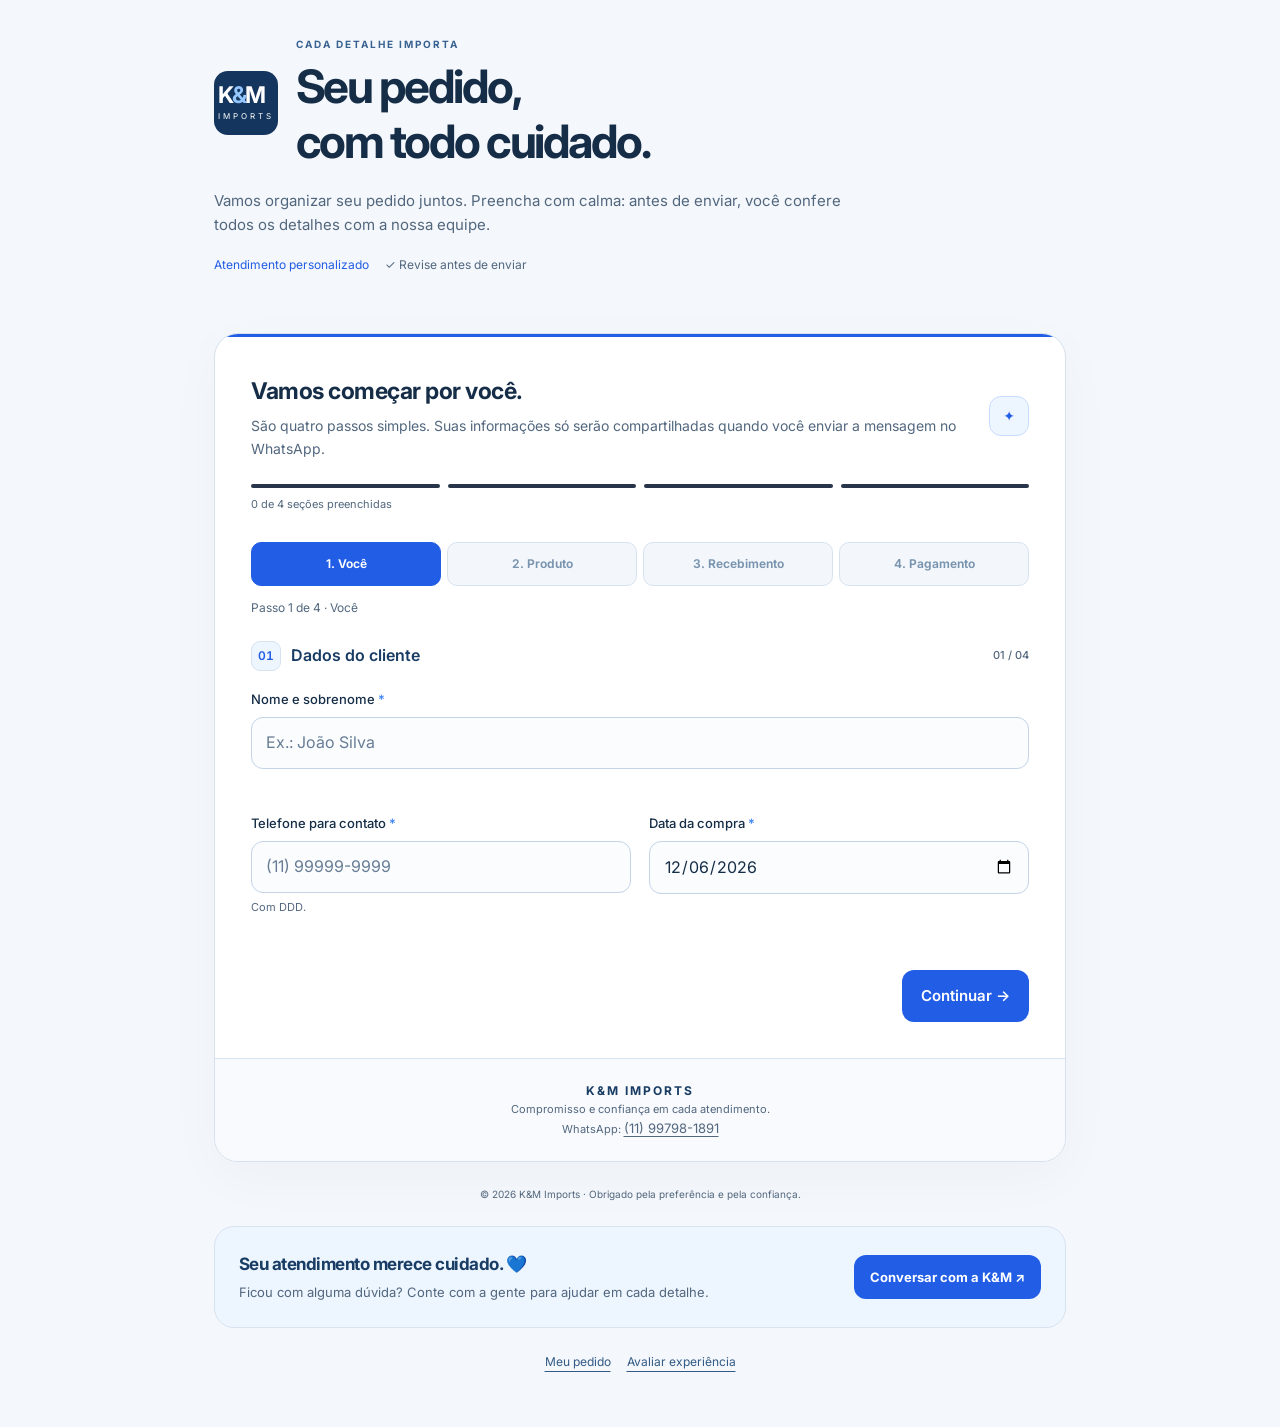
==== commit d3d9ec25: "Reformula atendimento com identidade K&M, etapas guiadas e ajuda ao cliente" ====
--- a/index.html
+++ b/index.html
@@ -13,21 +13,23 @@
 :root{color-scheme:dark;--bg:#080B12;--panel:#111827;--border:#273449;--text:#FFFFFF;--muted:#9CA3AF;--blue:#2563EB;--green:#22C55E}
 *{box-sizing:border-box}body{margin:0;background:var(--bg);color:var(--text);font:14px/1.6 Inter,system-ui,sans-serif;-webkit-font-smoothing:antialiased}button,input,a{font:inherit}button,a,input,label{-webkit-tap-highlight-color:transparent}.wrap{max-width:820px;margin:auto;padding:40px 24px calc(32px + env(safe-area-inset-bottom))}.brand{padding:0 0 30px}.brandline{display:flex;gap:18px;align-items:center}.brandmark{width:64px;height:64px;display:grid;place-items:center;border:1px solid var(--border);border-radius:14px;background:var(--panel);flex:none}.brandmark strong{font-size:23px;letter-spacing:-2px;display:block;line-height:1.2}.brandmark em{font-style:normal;color:#3B82F6}.brandmark small{display:block;font-size:8px;letter-spacing:3px}.eyebrow{text-transform:uppercase;font-size:10px;font-weight:700;letter-spacing:2px;color:var(--muted);margin-bottom:7px}h1{font-size:clamp(26px,5vw,34px);letter-spacing:-1.1px;line-height:1.2;margin:0;font-weight:700}.brand p{max-width:590px;color:var(--muted);margin:20px 0 0}.brand-badges{display:flex;gap:16px;flex-wrap:wrap;margin-top:18px;color:var(--muted);font-size:11px}.brand-badges span:first-child{color:#3B82F6}.main-card{border:1px solid var(--border);border-radius:16px;background:#0D121C;overflow:hidden;box-shadow:0 12px 36px #0003}.topline{height:3px;background:var(--blue)}.content{padding:32px}.welc{display:flex;gap:16px;justify-content:space-between;align-items:center}.welc h2{font-size:20px;letter-spacing:-.5px;margin:0 0 6px}.welc p{margin:0;color:var(--muted);font-size:12px}.shield{width:40px;height:40px;border-radius:12px;border:1px solid var(--border);display:grid;place-items:center;color:#3B82F6;flex:none}.steps{display:flex;gap:8px;margin:24px 0 8px}.steps i{height:4px;border-radius:4px;background:#273449;flex:1;transition:background .15s}.steps i.active{background:var(--blue)}.progress-label{font-size:11px;color:var(--muted);margin:0 0 28px}.section{border:0;margin:0;padding:0;min-width:0}.section+.section{border-top:1px solid var(--border);padding-top:26px;margin-top:28px}.section legend{display:flex;align-items:center;gap:10px;font-size:14px;font-weight:600;padding:0;margin-bottom:18px;width:100%}.icon{display:grid;place-items:center;width:30px;height:30px;background:var(--panel);border:1px solid var(--border);border-radius:9px;color:#9CA3AF;font-size:12px;font-variant-numeric:tabular-nums}.section legend small{margin-left:auto;color:var(--muted);font-size:10px;font-weight:500}.grid{display:grid;grid-template-columns:1fr 1fr;gap:18px}.field{min-width:0}.field.full{grid-column:1/-1}.field>label{display:block;font-size:12px;font-weight:500;margin-bottom:7px}.req{color:#3B82F6}.field input{width:100%;min-width:0;min-height:50px;border:1px solid var(--border);border-radius:10px;padding:12px 14px;background:var(--bg);color:white;font-size:16px;transition:border-color .15s}.field input::placeholder{color:#788397}.field input:focus{outline:2px solid var(--blue);outline-offset:2px}.field input:disabled{opacity:.5}.help{font-size:11px;color:var(--muted);margin:6px 0 0}.choice-grid{display:grid;grid-template-columns:1fr 1fr;gap:10px}.choice{cursor:pointer;position:relative;min-width:0}.choice input{position:absolute;opacity:0;width:1px;height:1px}.choice-in{display:flex;gap:10px;align-items:center;min-height:68px;height:100%;padding:14px;border:1px solid var(--border);border-radius:12px;background:var(--bg);transition:border-color .15s,background .15s}.choice-in:before{content:"";width:16px;height:16px;border-radius:50%;border:1px solid #9CA3AF;flex:none}.choice .text{font-size:12px;font-weight:600}.choice small{display:block;color:var(--muted);font-size:11px;font-weight:400;margin-top:3px}.choice input:checked+.choice-in{border-color:var(--blue);background:#111B30}.choice input:checked+.choice-in:before{border:5px solid var(--blue);background:white}.choice input:focus-visible+.choice-in{outline:2px solid #3B82F6;outline-offset:3px}.address{margin-top:18px;background:var(--bg);border:1px solid var(--border);border-radius:12px;padding:20px}.address[hidden]{display:none!important}.address-h{font-size:13px;font-weight:600;margin:0 0 18px}.privacy{display:flex;gap:12px;padding:18px;background:var(--panel);border:1px solid var(--border);border-radius:12px;margin:28px 0 18px;font-size:11px;color:var(--muted)}.privacy strong{color:white;font-weight:500}.privacy input{width:20px;height:20px;flex:none;accent-color:var(--blue);margin:2px 0 0}.button{display:inline-flex;align-items:center;justify-content:center;gap:12px;min-height:50px;padding:13px 18px;border:1px solid transparent;border-radius:10px;background:var(--blue);color:white;font-weight:600;font-size:13px;text-decoration:none;cursor:pointer;transition:background .15s}.button:hover{background:#1D4ED8}.button:focus-visible,a:focus-visible{outline:2px solid #3B82F6;outline-offset:3px}.button.secondary,.button.ghost{background:var(--panel);border-color:var(--border)}.button.secondary:hover,.button.ghost:hover{background:#1F2937}.submit{width:100%;justify-content:space-between;font-size:14px}.note{text-align:center;color:var(--muted);font-size:11px;max-width:470px;margin:14px auto 0}.foot{text-align:center;border-top:1px solid var(--border);padding:22px;font-size:11px;color:var(--muted)}.foot b{color:white;font-size:12px;letter-spacing:2px}.foot a{color:#9CA3AF;text-underline-offset:3px}footer.page{text-align:center;margin-top:24px;color:var(--muted);font-size:10px}dialog{width:calc(100% - 28px);max-width:640px;max-height:88dvh;overflow:auto;padding:0;background:#0D121C;color:white;border:1px solid var(--border);border-radius:16px;box-shadow:0 20px 70px #0008}dialog::backdrop{background:#000b}.dialog-head{padding:24px;border-bottom:1px solid var(--border)}.dialog-head h2{font-size:21px;margin:0;letter-spacing:-.5px}.dialog-head p,.action-note{color:var(--muted);font-size:12px}.dialog-head p{margin-bottom:0}.summary{padding:0 24px}.sum-section{padding:16px 0;border-bottom:1px solid var(--border)}.sum-section h3{font-size:12px;color:#3B82F6;margin:0 0 8px}.sum-row{display:flex;justify-content:space-between;gap:16px;font-size:12px;padding:5px 0}.sum-row span{color:var(--muted);flex:0 0 38%}.sum-row b{text-align:right;overflow-wrap:anywhere;min-width:0;font-weight:500}.action-note{margin:20px 24px}.dialog-actions{display:flex;flex-wrap:wrap;gap:8px;padding:0 24px 16px}.dialog-actions>*{flex:1;min-width:130px}#feedback{color:var(--green);font-size:12px;margin:0 24px 20px;min-height:18px}@media(max-width:560px){.wrap{padding:24px 14px}.content{padding:24px 18px}.brand{padding-bottom:24px}.brandline{gap:12px}.brandmark{width:54px;height:54px}.grid{grid-template-columns:1fr}.field.full{grid-column:1}.shield{display:none}.choice-in{padding:12px}.choice .text{font-size:11px}.choice small{font-size:10px}.section legend{font-size:13px}.address{padding:16px}.dialog-actions>*{flex-basis:100%}}@media(max-width:360px){.choice-grid{grid-template-columns:1fr}.section legend small{display:none}h1{font-size:25px}}@media(prefers-reduced-motion:reduce){*{transition:none!important;scroll-behavior:auto!important}}
 </style>
+<link rel="stylesheet" href="experience.css">
 </head>
 <body>
+<a class="km-skip" href="#requestForm">Pular para o conteúdo</a>
 <main class="wrap">
 <header class="brand">
   <div class="brandline">
     <div class="brandmark" aria-label="K&M Imports"><div><strong>K<em>&</em>M</strong><small>IMPORTS</small></div></div>
-    <div><div class="eyebrow">Atendimento exclusivo</div><h1>Confirmação de <span>pedido</span></h1></div>
+    <div><div class="eyebrow">Cada detalhe importa</div><h1>Seu pedido,<br><span>com todo cuidado.</span></h1></div>
   </div>
-  <p>Estamos cuidando dos detalhes do seu pedido. Confira suas informações com tranquilidade para que nosso atendimento seja rápido e preciso.</p>
+  <p>Vamos organizar seu pedido juntos. Preencha com calma: antes de enviar, você confere todos os detalhes com a nossa equipe.</p>
   <div class="brand-badges"><span>Atendimento personalizado</span><span>✓ Revise antes de enviar</span></div>
 </header>
 <article class="main-card">
 <div class="topline" aria-hidden="true"></div>
 <div class="content">
-<div class="welc"><div><h2>Seus dados, tudo certinho.</h2><p>Preencha as quatro seções. No final, você poderá conferir as informações antes de abrir o WhatsApp.</p></div><div class="shield" aria-hidden="true">✦</div></div>
+<div class="welc"><div><h2>Vamos começar por você.</h2><p>São quatro passos simples. Suas informações só serão compartilhadas quando você enviar a mensagem no WhatsApp.</p></div><div class="shield" aria-hidden="true">✦</div></div>
 <div class="steps" aria-hidden="true"><i></i><i></i><i></i><i></i></div><p class="progress-label" id="progressLabel" role="status" aria-live="polite">0 de 4 seções preenchidas</p>
 <form id="requestForm" novalidate>
           <fieldset class="section" data-section="0">
@@ -86,7 +88,7 @@
 <div class="foot"><b>K&amp;M IMPORTS</b><br>Compromisso e confiança em cada atendimento.<br>WhatsApp: <a href="https://wa.me/5511997981891" target="_blank" rel="noopener noreferrer">(11) 99798-1891</a></div>
 </article>
 <footer class="page">© <span id="year"></span> K&amp;M Imports · Obrigado pela preferência e pela confiança.</footer>
-</main>
+<aside class="km-care" aria-label="Atendimento K&M"><div><strong>Seu atendimento merece cuidado. 💙</strong><p>Ficou com alguma dúvida? Conte com a gente para ajudar em cada detalhe.</p></div><a href="https://wa.me/5511997981891?text=Ol%C3%A1%2C%20K%26M!%20Preciso%20de%20ajuda%20com%20meu%20atendimento." target="_blank" rel="noopener noreferrer">Conversar com a K&amp;M ↗</a></aside><nav class="km-links" aria-label="Serviços ao cliente"><a href="https://kmimportsz.github.io/formularioatendimento/">Meu pedido</a><a href="https://kmimportsz.github.io/formularioavaliacao/">Avaliar experiência</a></nav></main>
 <dialog id="review" aria-labelledby="reviewTitle">
   <div class="dialog-head"><h2 id="reviewTitle">Confirme os dados do seu pedido</h2><p>Confira tudo antes de compartilhar com a K&amp;M Imports. Você pode corrigir qualquer informação.</p></div>
   <div id="summary" class="summary"></div>
@@ -180,5 +182,6 @@
   sendButton.addEventListener('click',()=>{feedback.textContent='No WhatsApp, confira e toque em Enviar. A mensagem não é enviada automaticamente.'});
   deliveryChange();
 </script>
+<script src="journey.js"></script>
 </body>
 </html>
--- a/experience.css
+++ b/experience.css
@@ -0,0 +1,6 @@
+/* K&M — Cuidado em cada detalhe */
+*{box-sizing:border-box}html{scroll-behavior:smooth}body{font-family:Inter,ui-sans-serif,system-ui,-apple-system,sans-serif;line-height:1.6}button,a,input,select,textarea{-webkit-tap-highlight-color:transparent}button,a.button,.btn{min-height:44px}input,textarea,select{font-size:16px!important}button:focus-visible,a:focus-visible,input:focus-visible,select:focus-visible,textarea:focus-visible{outline:3px solid #4a8dff!important;outline-offset:4px}button:disabled{opacity:.55;cursor:wait}.km-skip{position:fixed;top:-100px;left:16px;z-index:100;background:#fff;color:#12385c;padding:12px 20px;border-radius:12px}.km-skip:focus{top:12px}.km-care{display:flex;align-items:center;justify-content:space-between;gap:20px;border:1px solid #d7e3ef;background:#edf5ff;border-radius:20px;padding:24px;margin:24px 0;color:#183c63}.km-care strong{display:block;font-size:17px;letter-spacing:-.03em}.km-care p{margin:4px 0 0;font-size:13px;color:#52677e}.km-care a{flex-shrink:0;text-decoration:none;color:#fff;background:#225de5;border-radius:12px;padding:12px 16px;font-size:13px;font-weight:700}.km-links{display:flex;gap:16px;justify-content:center;flex-wrap:wrap;font-size:12px;margin:24px 0}.km-links a{color:#335b85;text-underline-offset:5px}@media(max-width:560px){.km-care{align-items:flex-start;flex-direction:column;padding:20px}.km-care a{width:100%;text-align:center}}@media(prefers-reduced-motion:reduce){html{scroll-behavior:auto}*,*::before,*::after{animation:none!important;transition:none!important}}
+
+:root{color-scheme:light;--bg:#f4f7fb;--bg2:#edf3fa;--panel:#fff;--panel2:#f0f5fb;--border:#d7e2ef;--line:#d7e2ef;--line2:#c3d4e8;--text:#152d47;--muted:#52677e;--blue:#225de5;--blue2:#174dc3;--blue3:#225de5;--blueSoft:#c6ddff;--focus:#225de5;--gold:#a76800;--ok:#146950;--green:#146950;--shadow:0 16px 55px #173e6c0a}
+body{background:#f4f7fb;color:#152d47}body::before,body::after{display:none}.wrap,.container{max-width:900px;width:100%;padding:36px 24px 32px;margin:auto}.brand,.hero{margin-bottom:28px}.brandline{align-items:center}.brandmark,.logo{background:#14355d;border:0;box-shadow:none;color:white}.brandmark em,.logo span{color:#94c7ff}.brand h1{font-size:clamp(30px,5vw,46px);letter-spacing:-.055em}.brand p{font-size:15px;max-width:650px}.eyebrow{color:#386292}.main-card,.panel{background:#fff;border:1px solid #d7e2ef;box-shadow:0 16px 55px #173e6c08;border-radius:24px}.topline{background:#225de5}.content,.panel-body{padding:36px}.welc h2{font-size:23px}.welc p{font-size:14px}.shield{background:#edf5ff;border-color:#c6ddff;color:#225de5}.section legend{font-size:16px}.section legend small{font-size:11px}.icon{background:#edf5ff;color:#225de5;border-color:#d7e2ef}.field>label{font-size:13px}.field input,.input,textarea{background:#fbfcfe;color:#152d47;border:1px solid #c3d4e8;box-shadow:none;border-radius:12px;min-height:52px}.field input::placeholder,.input::placeholder,textarea::placeholder{color:#677d95}.choice-in,.choice{background:#fbfcfe;color:#183c63;border-color:#c3d4e8;box-shadow:none;min-height:58px}.choice .text{font-size:13px}.choice input:checked+.choice-in,.choice:has(input:checked){background:#e9f1ff;border-color:#225de5;box-shadow:0 0 0 1px #225de5}.choice-in:before{border-color:#7e96b0}.address{background:#f4f7fb}.privacy{background:#f4f7fb;font-size:12px}.privacy strong,.foot b{color:#183c63}.button,.submit{background:#225de5;color:#fff;border-radius:12px;box-shadow:none;font-size:15px}.button.secondary,.button.ghost,.ghost-btn{background:#edf3fa;color:#183c63;border:1px solid #c3d4e8;box-shadow:none}.button.secondary:hover,.button.ghost:hover{background:#dce9fa}.button:hover,.submit:hover{background:#174dc3}.help,.note,.foot,.foot a,.footer,.rating-text{color:#52677e}.foot{background:#f8fafd}.foot a{font-size:13px}.brand-badges{font-size:12px}.brand-badges span:first-child{color:#225de5}dialog{background:white;color:#152d47;border-color:#d7e2ef}.sum-row b{color:#152d47}.dialog-head h2{color:#152d47}.dialog-head p,.action-note{color:#52677e}.sum-section h3{color:#225de5}.topbar{gap:8px}.badge-top{background:#eaf2ff;border-color:#cbdcf4;color:#335b85;box-shadow:none;font-size:10px}.badge-top i{background:#225de5;box-shadow:none}.hero{padding:38px;border:0;background:#14355d;box-shadow:none;border-radius:24px}.hero::before{display:none}.brand-copy h1{line-height:1.1;font-size:clamp(32px,5vw,48px);color:#fff}.brand-copy h1 span{color:#9fceff}.brand-copy p{color:#d1e1f5;font-size:15px}.brand-copy small{color:#a4ccff}.logo-glow{display:none}.hero .logo{background:#ffffff12;border:1px solid #ffffff30}.hero .logo-mark b{color:#fff}.panel-head{border-color:#d7e2ef}.panel-head h2{font-size:22px}.panel-head p{font-size:13px}.panel-icon{background:#edf5ff;color:#225de5;border-color:#d7e2ef;box-shadow:none}label.main,legend{color:#183c63;font-size:15px}.hint{font-size:13px}.field{margin-bottom:26px}.stars-wrap{background:#f4f7fb;border-color:#d7e2ef}.stars label{color:#74869c;min-width:44px;min-height:44px}.stars input:focus-visible+label{outline-color:#225de5}.stars label:hover,.stars label:hover~label,.stars input:checked~label{color:#a76800;text-shadow:none}.info-strip{display:none}.thanks-badge{background:#e6f5ef;border-color:#b5dfcd;color:#146950;box-shadow:none}.thanks p{color:#52677e}.progress{background:#dfe8f3;border:0;box-shadow:none;height:6px}.progress>div{background:#225de5}.meta-row{color:#52677e}.section+.section{margin-top:30px;padding-top:30px}@media(max-width:620px){.wrap,.container{padding:24px 16px}.hero{padding:28px 22px}.content,.panel-body{padding:24px 20px}.brand-copy h1{font-size:36px}.choice-grid,.choice-grid.three{grid-template-columns:repeat(2,minmax(0,1fr))}.logo{width:60px;height:60px}.brand-copy p{font-size:14px}.topbar .badge-top:last-child{display:none}.brandmark{width:54px;height:54px}.brandline{align-items:flex-start}.section legend{font-size:15px}}@media(max-width:360px){.choice-grid,.choice-grid.three{grid-template-columns:1fr}.stars{gap:2px}.stars label{min-width:40px}.brand h1{font-size:28px}}
+[hidden]{display:none!important}.journey-nav{display:grid;grid-template-columns:repeat(4,minmax(0,1fr));gap:6px;margin:24px 0 12px}.journey-nav button{padding:10px 4px;border:1px solid #c3d4e8;border-radius:10px;background:#edf3fa;color:#335b85;font-size:12px;font-weight:650;cursor:pointer}.journey-nav button[aria-current]{background:#225de5;color:white;border-color:#225de5}.journey-nav button:disabled{opacity:.65;cursor:default}.journey-status{font-size:12px;color:#52677e;margin:0 0 24px}.journey-controls{display:flex;gap:12px;justify-content:space-between;margin-top:28px}.journey-controls .button:last-child{margin-left:auto}.section+.section{border-top:0;padding-top:0;margin-top:0}.section legend:focus{outline:none}.journey-nav button:focus-visible{outline:3px solid #4a8dff}
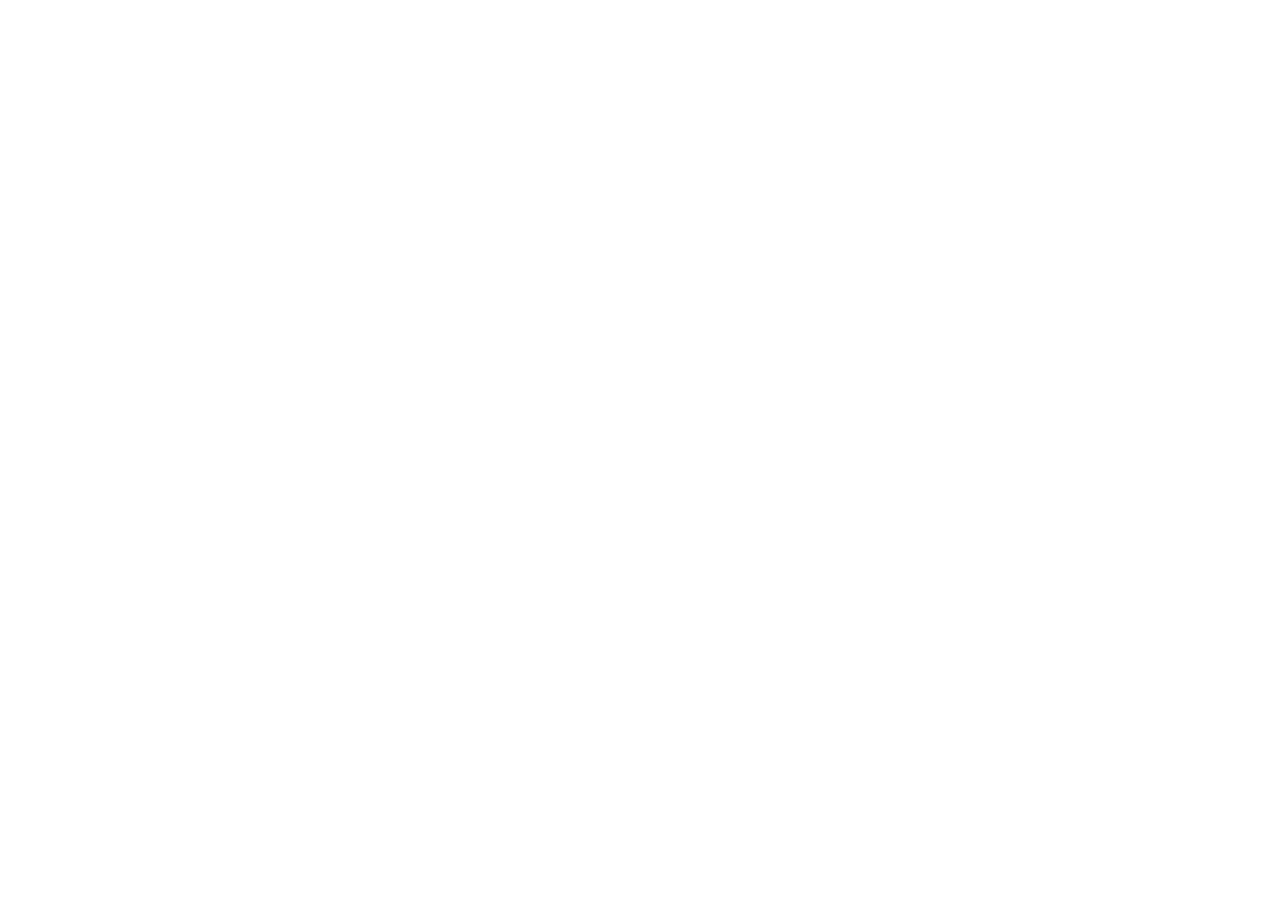
==== commit 241db0d6: "Move customer service intake into catalog checkout" ====
--- a/index.html
+++ b/index.html
@@ -1,187 +1 @@
-<!doctype html>
-<html lang="pt-BR">
-<head>
-<meta charset="utf-8">
-<meta name="viewport" content="width=device-width, initial-scale=1, viewport-fit=cover">
-<meta name="theme-color" content="#080B12">
-<meta name="description" content="Confirme os dados do seu pedido com a K&M Imports de forma simples e segura.">
-<title>K&M Imports | Confirmação de Pedido</title>
-<link rel="preconnect" href="https://fonts.googleapis.com">
-<link rel="preconnect" href="https://fonts.gstatic.com" crossorigin>
-<link href="https://fonts.googleapis.com/css2?family=Inter:wght@400;500;600;700;800&display=swap" rel="stylesheet">
-<style>
-:root{color-scheme:dark;--bg:#080B12;--panel:#111827;--border:#273449;--text:#FFFFFF;--muted:#9CA3AF;--blue:#2563EB;--green:#22C55E}
-*{box-sizing:border-box}body{margin:0;background:var(--bg);color:var(--text);font:14px/1.6 Inter,system-ui,sans-serif;-webkit-font-smoothing:antialiased}button,input,a{font:inherit}button,a,input,label{-webkit-tap-highlight-color:transparent}.wrap{max-width:820px;margin:auto;padding:40px 24px calc(32px + env(safe-area-inset-bottom))}.brand{padding:0 0 30px}.brandline{display:flex;gap:18px;align-items:center}.brandmark{width:64px;height:64px;display:grid;place-items:center;border:1px solid var(--border);border-radius:14px;background:var(--panel);flex:none}.brandmark strong{font-size:23px;letter-spacing:-2px;display:block;line-height:1.2}.brandmark em{font-style:normal;color:#3B82F6}.brandmark small{display:block;font-size:8px;letter-spacing:3px}.eyebrow{text-transform:uppercase;font-size:10px;font-weight:700;letter-spacing:2px;color:var(--muted);margin-bottom:7px}h1{font-size:clamp(26px,5vw,34px);letter-spacing:-1.1px;line-height:1.2;margin:0;font-weight:700}.brand p{max-width:590px;color:var(--muted);margin:20px 0 0}.brand-badges{display:flex;gap:16px;flex-wrap:wrap;margin-top:18px;color:var(--muted);font-size:11px}.brand-badges span:first-child{color:#3B82F6}.main-card{border:1px solid var(--border);border-radius:16px;background:#0D121C;overflow:hidden;box-shadow:0 12px 36px #0003}.topline{height:3px;background:var(--blue)}.content{padding:32px}.welc{display:flex;gap:16px;justify-content:space-between;align-items:center}.welc h2{font-size:20px;letter-spacing:-.5px;margin:0 0 6px}.welc p{margin:0;color:var(--muted);font-size:12px}.shield{width:40px;height:40px;border-radius:12px;border:1px solid var(--border);display:grid;place-items:center;color:#3B82F6;flex:none}.steps{display:flex;gap:8px;margin:24px 0 8px}.steps i{height:4px;border-radius:4px;background:#273449;flex:1;transition:background .15s}.steps i.active{background:var(--blue)}.progress-label{font-size:11px;color:var(--muted);margin:0 0 28px}.section{border:0;margin:0;padding:0;min-width:0}.section+.section{border-top:1px solid var(--border);padding-top:26px;margin-top:28px}.section legend{display:flex;align-items:center;gap:10px;font-size:14px;font-weight:600;padding:0;margin-bottom:18px;width:100%}.icon{display:grid;place-items:center;width:30px;height:30px;background:var(--panel);border:1px solid var(--border);border-radius:9px;color:#9CA3AF;font-size:12px;font-variant-numeric:tabular-nums}.section legend small{margin-left:auto;color:var(--muted);font-size:10px;font-weight:500}.grid{display:grid;grid-template-columns:1fr 1fr;gap:18px}.field{min-width:0}.field.full{grid-column:1/-1}.field>label{display:block;font-size:12px;font-weight:500;margin-bottom:7px}.req{color:#3B82F6}.field input{width:100%;min-width:0;min-height:50px;border:1px solid var(--border);border-radius:10px;padding:12px 14px;background:var(--bg);color:white;font-size:16px;transition:border-color .15s}.field input::placeholder{color:#788397}.field input:focus{outline:2px solid var(--blue);outline-offset:2px}.field input:disabled{opacity:.5}.help{font-size:11px;color:var(--muted);margin:6px 0 0}.choice-grid{display:grid;grid-template-columns:1fr 1fr;gap:10px}.choice{cursor:pointer;position:relative;min-width:0}.choice input{position:absolute;opacity:0;width:1px;height:1px}.choice-in{display:flex;gap:10px;align-items:center;min-height:68px;height:100%;padding:14px;border:1px solid var(--border);border-radius:12px;background:var(--bg);transition:border-color .15s,background .15s}.choice-in:before{content:"";width:16px;height:16px;border-radius:50%;border:1px solid #9CA3AF;flex:none}.choice .text{font-size:12px;font-weight:600}.choice small{display:block;color:var(--muted);font-size:11px;font-weight:400;margin-top:3px}.choice input:checked+.choice-in{border-color:var(--blue);background:#111B30}.choice input:checked+.choice-in:before{border:5px solid var(--blue);background:white}.choice input:focus-visible+.choice-in{outline:2px solid #3B82F6;outline-offset:3px}.address{margin-top:18px;background:var(--bg);border:1px solid var(--border);border-radius:12px;padding:20px}.address[hidden]{display:none!important}.address-h{font-size:13px;font-weight:600;margin:0 0 18px}.privacy{display:flex;gap:12px;padding:18px;background:var(--panel);border:1px solid var(--border);border-radius:12px;margin:28px 0 18px;font-size:11px;color:var(--muted)}.privacy strong{color:white;font-weight:500}.privacy input{width:20px;height:20px;flex:none;accent-color:var(--blue);margin:2px 0 0}.button{display:inline-flex;align-items:center;justify-content:center;gap:12px;min-height:50px;padding:13px 18px;border:1px solid transparent;border-radius:10px;background:var(--blue);color:white;font-weight:600;font-size:13px;text-decoration:none;cursor:pointer;transition:background .15s}.button:hover{background:#1D4ED8}.button:focus-visible,a:focus-visible{outline:2px solid #3B82F6;outline-offset:3px}.button.secondary,.button.ghost{background:var(--panel);border-color:var(--border)}.button.secondary:hover,.button.ghost:hover{background:#1F2937}.submit{width:100%;justify-content:space-between;font-size:14px}.note{text-align:center;color:var(--muted);font-size:11px;max-width:470px;margin:14px auto 0}.foot{text-align:center;border-top:1px solid var(--border);padding:22px;font-size:11px;color:var(--muted)}.foot b{color:white;font-size:12px;letter-spacing:2px}.foot a{color:#9CA3AF;text-underline-offset:3px}footer.page{text-align:center;margin-top:24px;color:var(--muted);font-size:10px}dialog{width:calc(100% - 28px);max-width:640px;max-height:88dvh;overflow:auto;padding:0;background:#0D121C;color:white;border:1px solid var(--border);border-radius:16px;box-shadow:0 20px 70px #0008}dialog::backdrop{background:#000b}.dialog-head{padding:24px;border-bottom:1px solid var(--border)}.dialog-head h2{font-size:21px;margin:0;letter-spacing:-.5px}.dialog-head p,.action-note{color:var(--muted);font-size:12px}.dialog-head p{margin-bottom:0}.summary{padding:0 24px}.sum-section{padding:16px 0;border-bottom:1px solid var(--border)}.sum-section h3{font-size:12px;color:#3B82F6;margin:0 0 8px}.sum-row{display:flex;justify-content:space-between;gap:16px;font-size:12px;padding:5px 0}.sum-row span{color:var(--muted);flex:0 0 38%}.sum-row b{text-align:right;overflow-wrap:anywhere;min-width:0;font-weight:500}.action-note{margin:20px 24px}.dialog-actions{display:flex;flex-wrap:wrap;gap:8px;padding:0 24px 16px}.dialog-actions>*{flex:1;min-width:130px}#feedback{color:var(--green);font-size:12px;margin:0 24px 20px;min-height:18px}@media(max-width:560px){.wrap{padding:24px 14px}.content{padding:24px 18px}.brand{padding-bottom:24px}.brandline{gap:12px}.brandmark{width:54px;height:54px}.grid{grid-template-columns:1fr}.field.full{grid-column:1}.shield{display:none}.choice-in{padding:12px}.choice .text{font-size:11px}.choice small{font-size:10px}.section legend{font-size:13px}.address{padding:16px}.dialog-actions>*{flex-basis:100%}}@media(max-width:360px){.choice-grid{grid-template-columns:1fr}.section legend small{display:none}h1{font-size:25px}}@media(prefers-reduced-motion:reduce){*{transition:none!important;scroll-behavior:auto!important}}
-</style>
-<link rel="stylesheet" href="experience.css">
-</head>
-<body>
-<a class="km-skip" href="#requestForm">Pular para o conteúdo</a>
-<main class="wrap">
-<header class="brand">
-  <div class="brandline">
-    <div class="brandmark" aria-label="K&M Imports"><div><strong>K<em>&</em>M</strong><small>IMPORTS</small></div></div>
-    <div><div class="eyebrow">Cada detalhe importa</div><h1>Seu pedido,<br><span>com todo cuidado.</span></h1></div>
-  </div>
-  <p>Vamos organizar seu pedido juntos. Preencha com calma: antes de enviar, você confere todos os detalhes com a nossa equipe.</p>
-  <div class="brand-badges"><span>Atendimento personalizado</span><span>✓ Revise antes de enviar</span></div>
-</header>
-<article class="main-card">
-<div class="topline" aria-hidden="true"></div>
-<div class="content">
-<div class="welc"><div><h2>Vamos começar por você.</h2><p>São quatro passos simples. Suas informações só serão compartilhadas quando você enviar a mensagem no WhatsApp.</p></div><div class="shield" aria-hidden="true">✦</div></div>
-<div class="steps" aria-hidden="true"><i></i><i></i><i></i><i></i></div><p class="progress-label" id="progressLabel" role="status" aria-live="polite">0 de 4 seções preenchidas</p>
-<form id="requestForm" novalidate>
-          <fieldset class="section" data-section="0">
-            <legend><span class="icon" aria-hidden="true">01</span> Dados do cliente <small>01 / 04</small></legend>
-            <div class="grid">
-              <div class="field full"><label for="nome">Nome e sobrenome <span class="req">*</span></label><input id="nome" name="nome" type="text" autocomplete="name" placeholder="Ex.: João Silva" required maxlength="100"></div>
-              <div class="field"><label for="telefone">Telefone para contato <span class="req">*</span></label><input id="telefone" name="telefone" type="tel" autocomplete="tel-national" inputmode="tel" placeholder="(11) 99999-9999" required maxlength="16"><p class="help">Com DDD.</p></div>
-              <div class="field"><label for="data">Data da compra <span class="req">*</span></label><input id="data" name="data" type="date" required></div>
-            </div>
-          </fieldset>
-
-          <fieldset class="section" data-section="1">
-            <legend><span class="icon" aria-hidden="true">02</span> Informações do produto <small>02 / 04</small></legend>
-            <div class="grid">
-              <div class="field full"><label for="produto">Produto / modelo <span class="req">*</span></label><input id="produto" name="produto" type="text" placeholder="Informe o produto e o modelo" required maxlength="120"></div>
-              <div class="field"><label for="sabor">Sabor ou variação</label><input id="sabor" name="sabor" type="text" placeholder="Se aplicável" maxlength="100"></div>
-              <div class="field"><label for="valor">Valor do produto <span class="req">*</span></label><input id="valor" name="valor" type="text" inputmode="decimal" autocomplete="off" placeholder="R$ 0,00" required maxlength="18"></div>
-            </div>
-          </fieldset>
-
-          <fieldset class="section" data-section="2">
-            <legend><span class="icon" aria-hidden="true">03</span> Entrega ou retirada <small>03 / 04</small></legend>
-            <div class="choice-grid">
-              <label class="choice"><input type="radio" name="entrega" value="Motoboy" required><span class="choice-in"><span class="text">Entrega via motoboy<small>Taxa paga pelo cliente</small></span></span></label>
-              <label class="choice"><input type="radio" name="entrega" value="Retirada" required><span class="choice-in"><span class="text">Retirada<small>Em local combinado</small></span></span></label>
-            </div>
-            <section id="address" class="address" hidden aria-label="Endereço para entrega" aria-live="polite">
-              <p class="address-h">Endereço para entrega</p>
-              <div class="grid">
-                <div class="field"><label for="cep">CEP <span class="req">*</span></label><input id="cep" name="cep" type="text" autocomplete="postal-code" inputmode="numeric" placeholder="00000-000" maxlength="9" data-address required disabled></div>
-                <div class="field"><label for="numero">Número <span class="req">*</span></label><input id="numero" name="numero" type="text" autocomplete="address-line2" placeholder="Ex.: 123" maxlength="20" data-address required disabled></div>
-                <div class="field full"><label for="rua">Rua / avenida <span class="req">*</span></label><input id="rua" name="rua" type="text" autocomplete="address-line1" placeholder="Nome da rua ou avenida" maxlength="120" data-address required disabled></div>
-                <div class="field full"><label for="complemento">Complemento <span class="help">(opcional)</span></label><input id="complemento" name="complemento" type="text" placeholder="Apto, bloco, casa, etc." maxlength="120" data-address disabled></div>
-                <div class="field"><label for="bairro">Bairro <span class="req">*</span></label><input id="bairro" name="bairro" type="text" placeholder="Seu bairro" maxlength="100" data-address required disabled></div>
-                <div class="field"><label for="cidade">Cidade / estado <span class="req">*</span></label><input id="cidade" name="cidade" type="text" placeholder="Ex.: São Paulo / SP" maxlength="100" data-address required disabled></div>
-                <div class="field full"><label for="referencia">Ponto de referência <span class="help">(opcional)</span></label><input id="referencia" name="referencia" type="text" placeholder="Ex.: Próximo à praça" maxlength="180" data-address disabled></div>
-              </div>
-            </section>
-          </fieldset>
-
-          <fieldset class="section" data-section="3">
-            <legend><span class="icon" aria-hidden="true">04</span> Forma de pagamento <small>04 / 04</small></legend>
-            <div class="choice-grid">
-              <label class="choice"><input type="radio" name="pagamento" value="PIX" required><span class="choice-in"><span class="text">PIX</span></span></label>
-              <label class="choice"><input type="radio" name="pagamento" value="Dinheiro" required><span class="choice-in"><span class="text">Dinheiro</span></span></label>
-              <label class="choice"><input type="radio" name="pagamento" value="Cartão de débito" required><span class="choice-in"><span class="text">Cartão de débito</span></span></label>
-              <label class="choice"><input type="radio" name="pagamento" value="Cartão de crédito" required><span class="choice-in"><span class="text">Cartão de crédito</span></span></label>
-            </div>
-          </fieldset>
-
-          <label class="privacy" for="consent"><input type="checkbox" id="consent" name="consent" required><span><strong>Autorizo o compartilhamento dos dados acima com a K&amp;M Imports pelo WhatsApp.</strong><br>As informações serão usadas para atender minha solicitação. Este formulário não salva os dados em servidor.</span></label>
-          <button class="button submit" type="submit">Revisar informações <span aria-hidden="true">→</span></button>
-          <p class="note">Ao continuar, você poderá revisar os dados. O envio só será concluído quando você confirmar a mensagem no WhatsApp.</p>
-        </form>
-</div>
-<div class="foot"><b>K&amp;M IMPORTS</b><br>Compromisso e confiança em cada atendimento.<br>WhatsApp: <a href="https://wa.me/5511997981891" target="_blank" rel="noopener noreferrer">(11) 99798-1891</a></div>
-</article>
-<footer class="page">© <span id="year"></span> K&amp;M Imports · Obrigado pela preferência e pela confiança.</footer>
-<aside class="km-care" aria-label="Atendimento K&M"><div><strong>Seu atendimento merece cuidado. 💙</strong><p>Ficou com alguma dúvida? Conte com a gente para ajudar em cada detalhe.</p></div><a href="https://wa.me/5511997981891?text=Ol%C3%A1%2C%20K%26M!%20Preciso%20de%20ajuda%20com%20meu%20atendimento." target="_blank" rel="noopener noreferrer">Conversar com a K&amp;M ↗</a></aside><nav class="km-links" aria-label="Serviços ao cliente"><a href="https://kmimportsz.github.io/formularioatendimento/">Meu pedido</a><a href="https://kmimportsz.github.io/formularioavaliacao/">Avaliar experiência</a></nav></main>
-<dialog id="review" aria-labelledby="reviewTitle">
-  <div class="dialog-head"><h2 id="reviewTitle">Confirme os dados do seu pedido</h2><p>Confira tudo antes de compartilhar com a K&amp;M Imports. Você pode corrigir qualquer informação.</p></div>
-  <div id="summary" class="summary"></div>
-  <p class="action-note">O botão abre o WhatsApp com a mensagem pronta. Para concluir, você precisará tocar em <strong>Enviar</strong> no aplicativo.</p>
-  <div class="dialog-actions"><button type="button" class="button ghost" id="editButton">← Corrigir</button><button type="button" class="button secondary" id="copyButton">Copiar dados</button><a class="button" id="sendButton" target="_blank" rel="noopener noreferrer" href="#">Confirmar no WhatsApp ↗</a></div>
-  <p id="feedback" role="status" aria-live="polite"></p>
-</dialog>
-<script>
-'use strict';
-  const form=document.getElementById('requestForm');
-  const address=document.getElementById('address');
-  const addrInputs=[...document.querySelectorAll('[data-address]')];
-  const review=document.getElementById('review');
-  const summary=document.getElementById('summary');
-  const sendButton=document.getElementById('sendButton');
-  const feedback=document.getElementById('feedback');
-  const progress=[...document.querySelectorAll('.steps i')];
-  const sections=[...document.querySelectorAll('[data-section]')];
-  const $=id=>document.getElementById(id);
-  const digits=s=>String(s||'').replace(/\D/g,'');
-  const today=()=>{const d=new Date();return [d.getFullYear(),String(d.getMonth()+1).padStart(2,'0'),String(d.getDate()).padStart(2,'0')].join('-')};
-  $('year').textContent=String(new Date().getFullYear());
-  $('data').value=today();$('data').max=today();
-  const getRadio=name=>form.querySelector(`input[name="${name}"]:checked`)?.value||'';
-  function phoneMask(value){let v=digits(value).slice(0,11);if(v.length<=2)return v?'('+v:'';if(v.length<=6)return '('+v.slice(0,2)+') '+v.slice(2);const mid=v.length===11?7:6;return '('+v.slice(0,2)+') '+v.slice(2,mid)+'-'+v.slice(mid)}
-  $('telefone').addEventListener('input',e=>{e.target.value=phoneMask(e.target.value)});
-  $('cep').addEventListener('input',e=>{const v=digits(e.target.value).slice(0,8);e.target.value=v.length>5?v.slice(0,5)+'-'+v.slice(5):v});
-  const getAmount=value=>{const v=String(value||'').trim().replace(/\s|R\$/gi,'');if(!v)return NaN;let n;if(v.includes(',')){n=Number(v.replace(/\./g,'').replace(',','.'))}else if(/^\d+\.\d{3}(?:\.\d{3})*$/.test(v)){n=Number(v.replace(/\./g,''))}else{n=Number(v)}return Number.isFinite(n)?n:NaN};
-  const currency=n=>n.toLocaleString('pt-BR',{style:'currency',currency:'BRL'});
-  $('valor').addEventListener('blur',e=>{const n=getAmount(e.target.value);if(Number.isFinite(n)&&n>0&&n<=1000000)e.target.value=currency(n)});
-  function deliveryChange(){
-    const isDelivery=getRadio('entrega')==='Motoboy';
-    // Campos são exigidos apenas na entrega. Retirada não pede endereço.
-    address.hidden=!isDelivery;
-    address.style.display=isDelivery?'block':'none';
-    addrInputs.forEach(x=>{x.disabled=!isDelivery});
-    form.querySelectorAll('input[name="entrega"]').forEach(x=>x.setAttribute('aria-expanded',String(isDelivery&&x.checked)));
-    updateProgress();
-  }
-  // Eventos diretos + delegação garantem a atualização no Safari/iPhone.
-  form.querySelectorAll('input[name="entrega"]').forEach(x=>x.addEventListener('change',deliveryChange));
-  form.addEventListener('click',e=>{
-    if(e.target.closest('.choice')?.querySelector('input[name="entrega"]')){
-      requestAnimationFrame(deliveryChange);
-    }
-  });
-  function validSection(s){return [...s.querySelectorAll('input')].filter(x=>!x.disabled).every(x=>x.type==='radio'?!!getRadio(x.name):(!x.required||!!x.value.trim())&&x.checkValidity())}
-  function updateProgress(){const complete=sections.map(validSection);const n=complete.filter(Boolean).length;progress.forEach((p,i)=>p.classList.toggle('active',complete[i]));$('progressLabel').textContent=`${n} de 4 seções preenchidas`}
-  form.addEventListener('input',e=>{e.target.setCustomValidity?.('');updateProgress()});form.addEventListener('change',updateProgress);
-  function validate(){
-    const nome=$('nome').value.trim();const tel=digits($('telefone').value);const amount=getAmount($('valor').value);const cep=digits($('cep').value);
-    $('nome').setCustomValidity(nome.split(/\s+/).filter(Boolean).length<2?'Informe nome e sobrenome.':'');
-    $('telefone').setCustomValidity(tel.length!==10&&tel.length!==11?'Informe o telefone com DDD (10 ou 11 dígitos).':'');
-    $('valor').setCustomValidity(!Number.isFinite(amount)||amount<=0||amount>1000000?'Informe um valor válido maior que zero.':'');
-    $('cep').setCustomValidity(getRadio('entrega')==='Motoboy'&&cep.length!==8?'Informe um CEP com 8 dígitos.':'');
-    if(!form.checkValidity()){
-      const bad=form.querySelector(':invalid');
-      if(bad){bad.scrollIntoView({behavior:'smooth',block:'center'});bad.reportValidity()}
-      return false;
-    }
-    return true;
-  }
-  function formatDate(date){if(!/^\d{4}-\d{2}-\d{2}$/.test(date))return date;const [y,m,d]=date.split('-');return `${d}/${m}/${y}`}
-  function extract(){const d=new FormData(form);const delivery=d.get('entrega')==='Motoboy';return{
-    nome:String(d.get('nome')||'').trim(),telefone:String(d.get('telefone')||''),data:formatDate(String(d.get('data')||'')),
-    produto:String(d.get('produto')||'').trim(),sabor:String(d.get('sabor')||'').trim()||'Não se aplica',valor:currency(getAmount(d.get('valor'))),
-    entrega:delivery?'Entrega via motoboy (taxa paga pelo cliente)':'Retirada em local previamente combinado',
-    rua:delivery?String(d.get('rua')||'').trim():'',numero:delivery?String(d.get('numero')||'').trim():'',
-    complemento:delivery?String(d.get('complemento')||'').trim():'',bairro:delivery?String(d.get('bairro')||'').trim():'',
-    cidade:delivery?String(d.get('cidade')||'').trim():'',cep:delivery?String(d.get('cep')||'').trim():'',
-    referencia:delivery?String(d.get('referencia')||'').trim():'',pagamento:String(d.get('pagamento')||''),delivery
-  }}
-  function makeMessage(d){const rows=[
-    '*K&M IMPORTS | DADOS DO CLIENTE* 💙','',
-    '*👤 DADOS DO CLIENTE*',`Nome e sobrenome: ${d.nome}`,`Telefone: ${d.telefone}`,`Data da compra: ${d.data}`,'',
-    '*📦 INFORMAÇÕES DO PRODUTO*',`Produto/modelo: ${d.produto}`,`Sabor/variação: ${d.sabor}`,`Valor: ${d.valor}`,'',
-    '*🚚 ENTREGA OU RETIRADA*',d.entrega
-  ];if(d.delivery)rows.push('','*📍 ENDEREÇO PARA ENTREGA*',`Rua/avenida: ${d.rua}`,`Número: ${d.numero}`,`Complemento: ${d.complemento||'Não informado'}`,`Bairro: ${d.bairro}`,`Cidade/estado: ${d.cidade}`,`CEP: ${d.cep}`,`Ponto de referência: ${d.referencia||'Não informado'}`);
-    rows.push('','*💳 FORMA DE PAGAMENTO*',d.pagamento,'','*💙 K&M Imports*','Agradecemos pela preferência e pela confiança em nossos serviços.');return rows.join('\n')}
-  function row(label,value){const r=document.createElement('div');r.className='sum-row';const s=document.createElement('span');s.textContent=label;const b=document.createElement('b');b.textContent=value;r.append(s,b);return r}
-  function block(title,rows){const sec=document.createElement('section');sec.className='sum-section';const h=document.createElement('h3');h.textContent=title;sec.append(h);rows.forEach(([k,v])=>sec.append(row(k,v)));summary.append(sec)}
-  function showReview(){const d=extract();summary.replaceChildren();block('👤 Cliente',[['Nome',d.nome],['Telefone',d.telefone],['Data da compra',d.data]]);block('📦 Produto',[['Produto/modelo',d.produto],['Sabor/variação',d.sabor],['Valor',d.valor]]);block('🚚 Recebimento',[['Modalidade',d.entrega]]);
-    if(d.delivery)block('📍 Endereço',[['Rua/avenida',d.rua],['Número',d.numero],['Complemento',d.complemento||'Não informado'],['Bairro',d.bairro],['Cidade/estado',d.cidade],['CEP',d.cep],['Referência',d.referencia||'Não informado']]);
-    block('💳 Pagamento',[['Forma de pagamento',d.pagamento]]);
-    const msg=makeMessage(d);sendButton.href='https://wa.me/5511997981891?text='+encodeURIComponent(msg);sendButton.dataset.message=msg;
-    feedback.textContent='';review.showModal();
-  }
-  form.addEventListener('submit',e=>{e.preventDefault();if(validate())showReview()});
-  $('editButton').addEventListener('click',()=>review.close());
-  $('copyButton').addEventListener('click',async()=>{try{const text=sendButton.dataset.message;if(navigator.clipboard?.writeText)await navigator.clipboard.writeText(text);else{const t=document.createElement('textarea');t.value=text;t.style.position='fixed';t.style.opacity='0';document.body.appendChild(t);t.select();const ok=document.execCommand('copy');t.remove();if(!ok)throw Error('Falha ao copiar')}feedback.textContent='Informações copiadas.'}catch(e){feedback.textContent='Seu navegador não permitiu copiar. Use o botão do WhatsApp.'}});
-  sendButton.addEventListener('click',()=>{feedback.textContent='No WhatsApp, confira e toque em Enviar. A mensagem não é enviada automaticamente.'});
-  deliveryChange();
-</script>
-<script src="journey.js"></script>
-</body>
-</html>
+<!doctype html><html lang="pt-BR"><head><meta charset="utf-8"><meta name="viewport" content="width=device-width,initial-scale=1,viewport-fit=cover"><meta name="theme-color" content="#000000"><title>K&M | Atendimento no catálogo</title><meta name="description" content="Escolha seus modelos no catálogo K&M e revise seu pedido em um só lugar."><style>:root{color-scheme:dark}*{box-sizing:border-box}body{margin:0;min-height:100dvh;background:#000;color:#f4f7ff;font:16px/1.7 system-ui,sans-serif;display:grid;place-items:center;padding:24px}.card{max-width:520px;width:100%;padding:34px 28px;background:#0a0b0f;border:1px solid #252a34;border-top:2px solid #248bff;border-radius:18px}.brand{font-size:28px;font-weight:750;letter-spacing:-2px}.brand span{color:#248bff}h1{font-size:30px;line-height:1.2;letter-spacing:-1px;margin:30px 0 15px}p{color:#99a4b8;font-size:14px}a{display:block;border:1px solid #248bff;background:#0b0e14;color:#f4f7ff;border-radius:10px;padding:15px 18px;margin-top:25px;text-align:center;text-decoration:none;font-weight:600;min-height:48px}a:focus-visible{outline:2px solid #248bff;outline-offset:4px}.note{font-size:11px;margin-bottom:0}</style></head><body><main class="card"><div class="brand">K<span>&</span>M</div><h1>Seu pedido.<br>Agora em um só lugar.</h1><p>Escolha os modelos no catálogo e confira seu pedido. Nome, telefone e entrega ou retirada são informados na revisão, com os valores preenchidos automaticamente.</p><a href="https://kmimportsz.github.io/kmbusiness/catalogo/">Ir para o catálogo →</a><p class="note">Você será direcionado ao catálogo. Se a página não abrir, toque no botão acima.</p></main><script>location.replace('https://kmimportsz.github.io/kmbusiness/catalogo/');</script></body></html>
